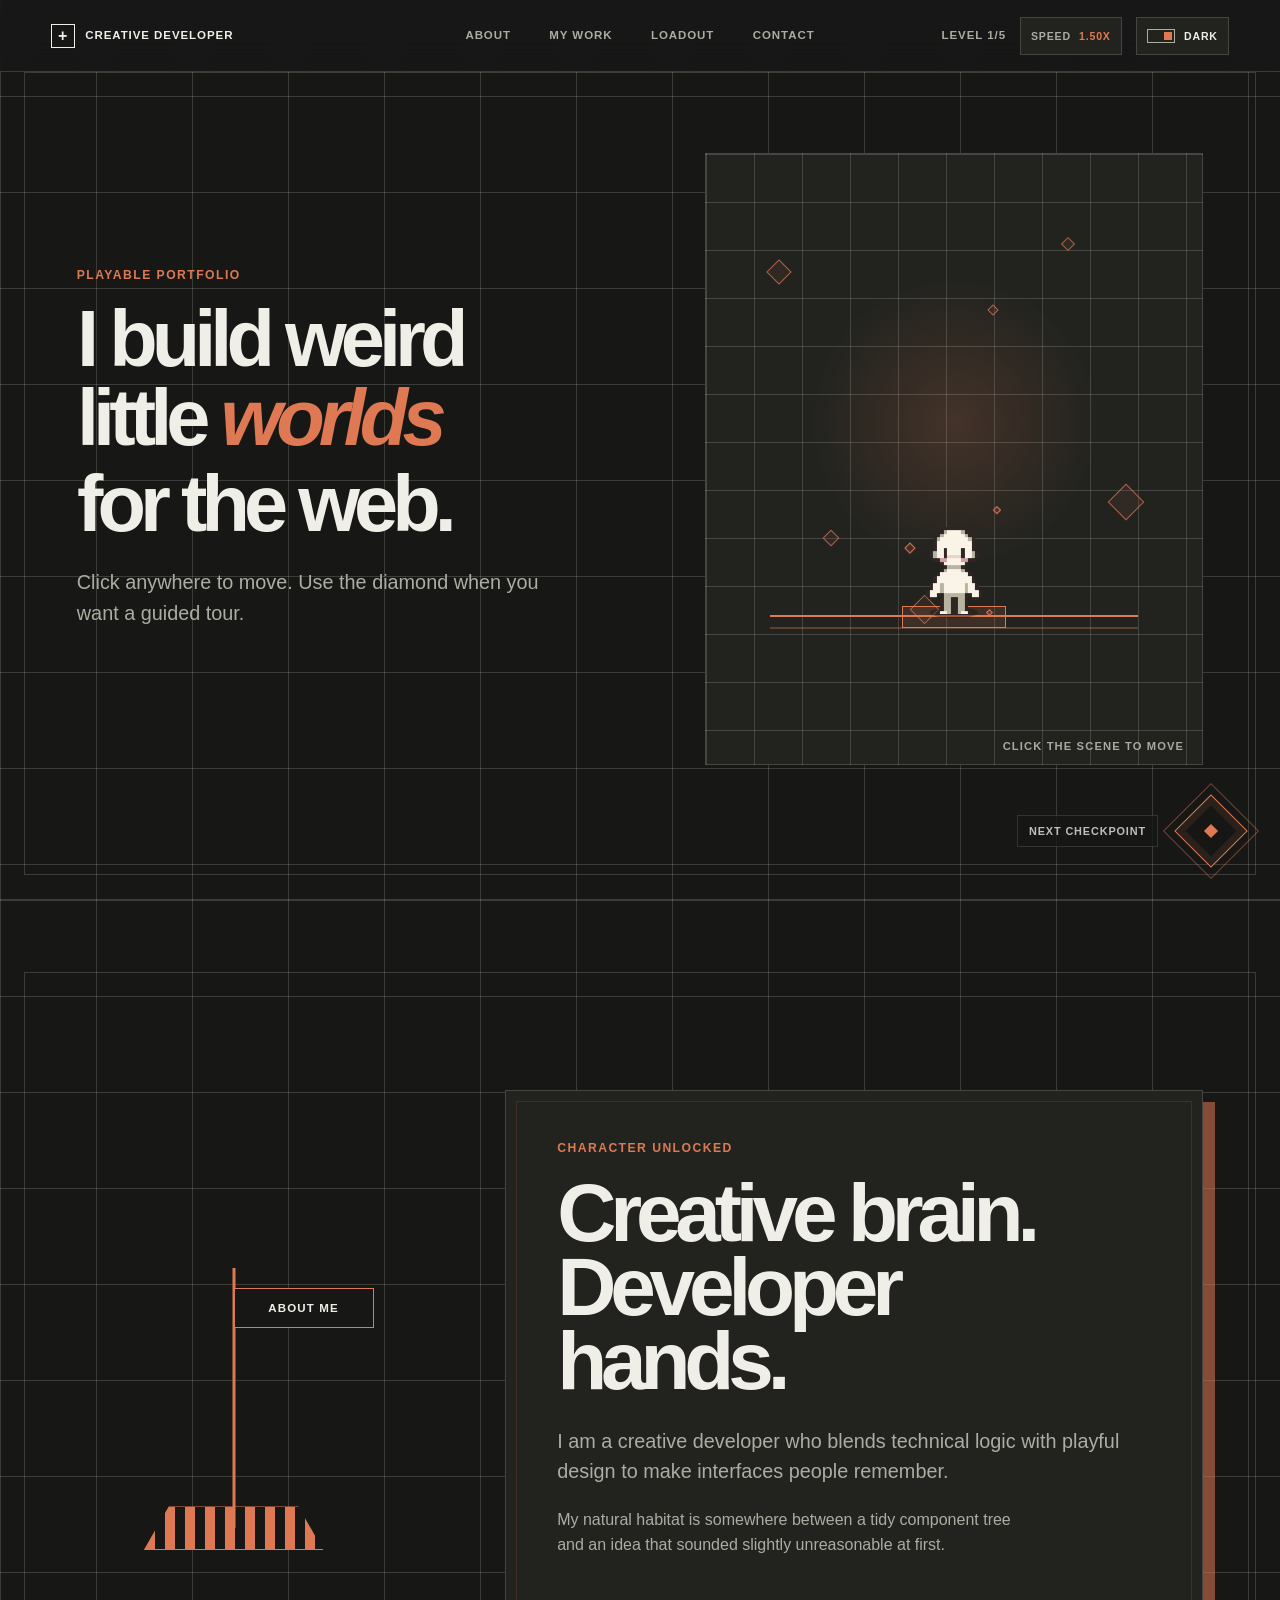
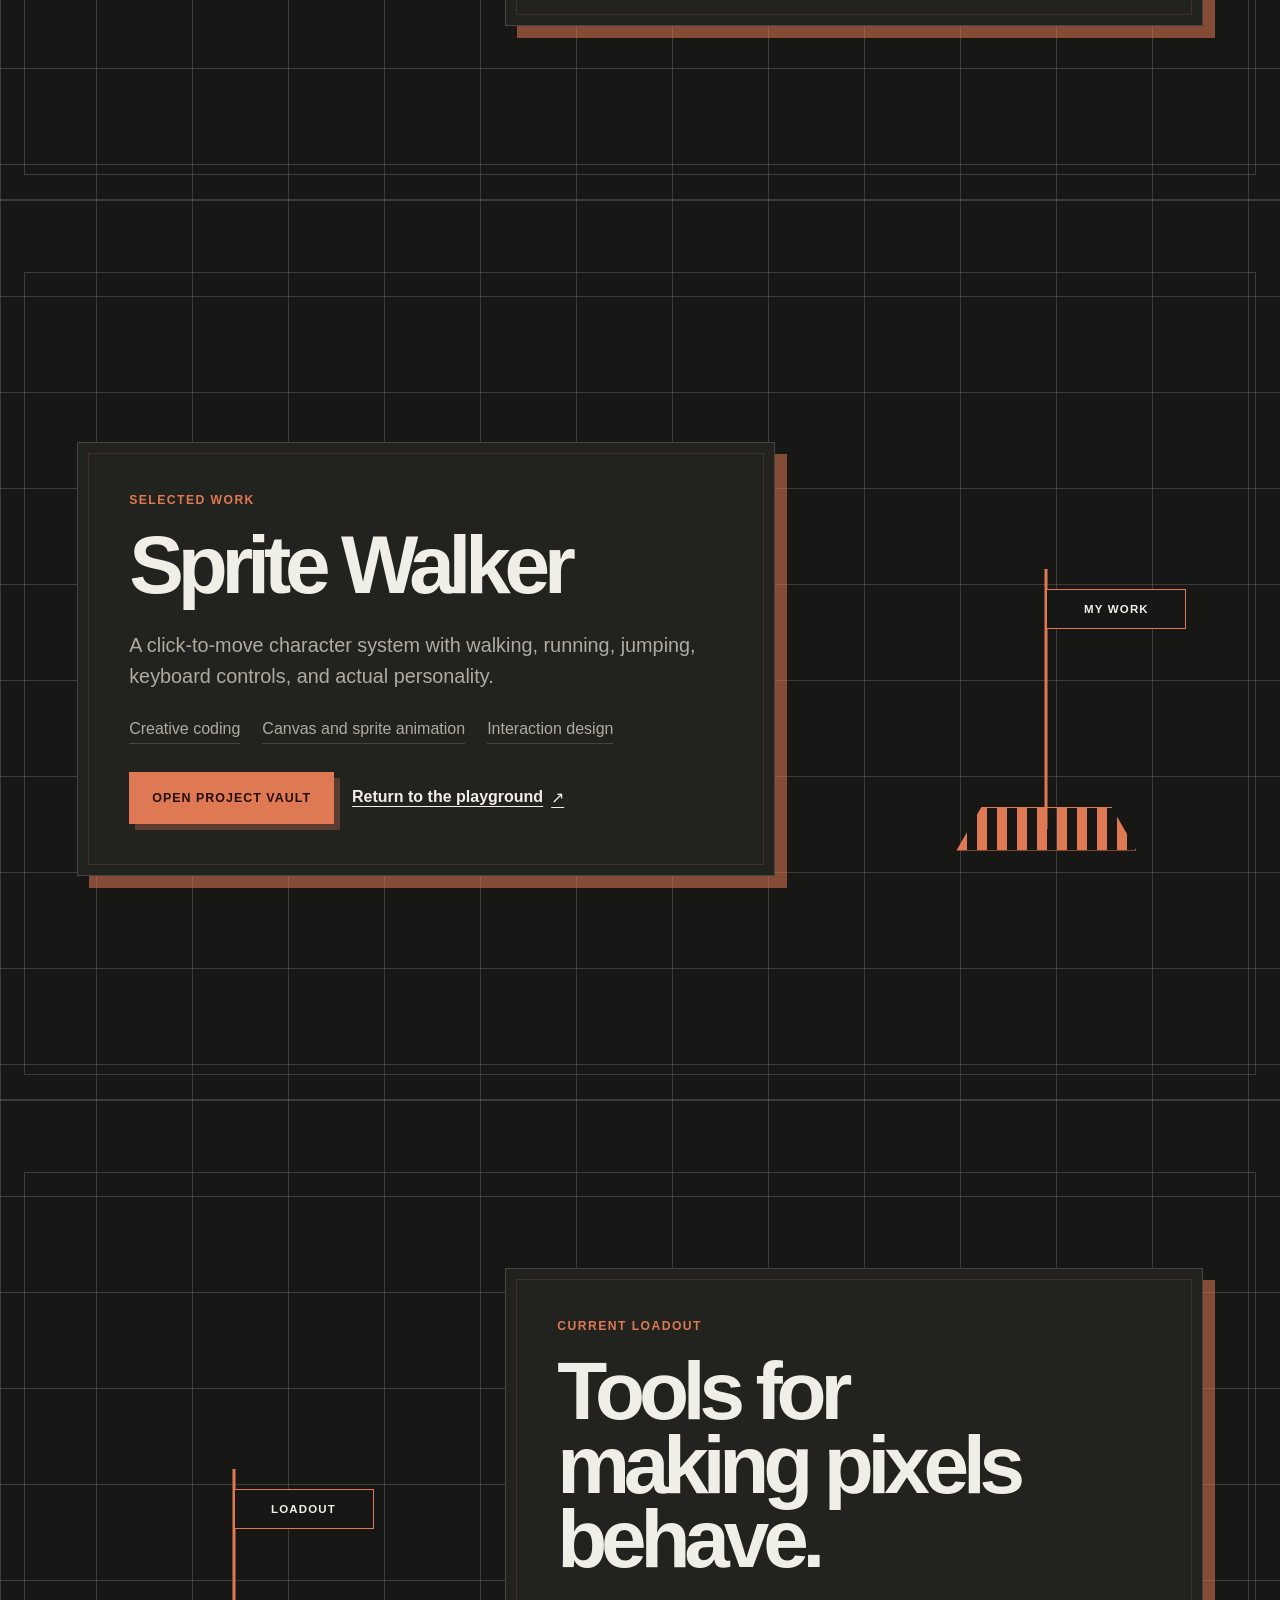
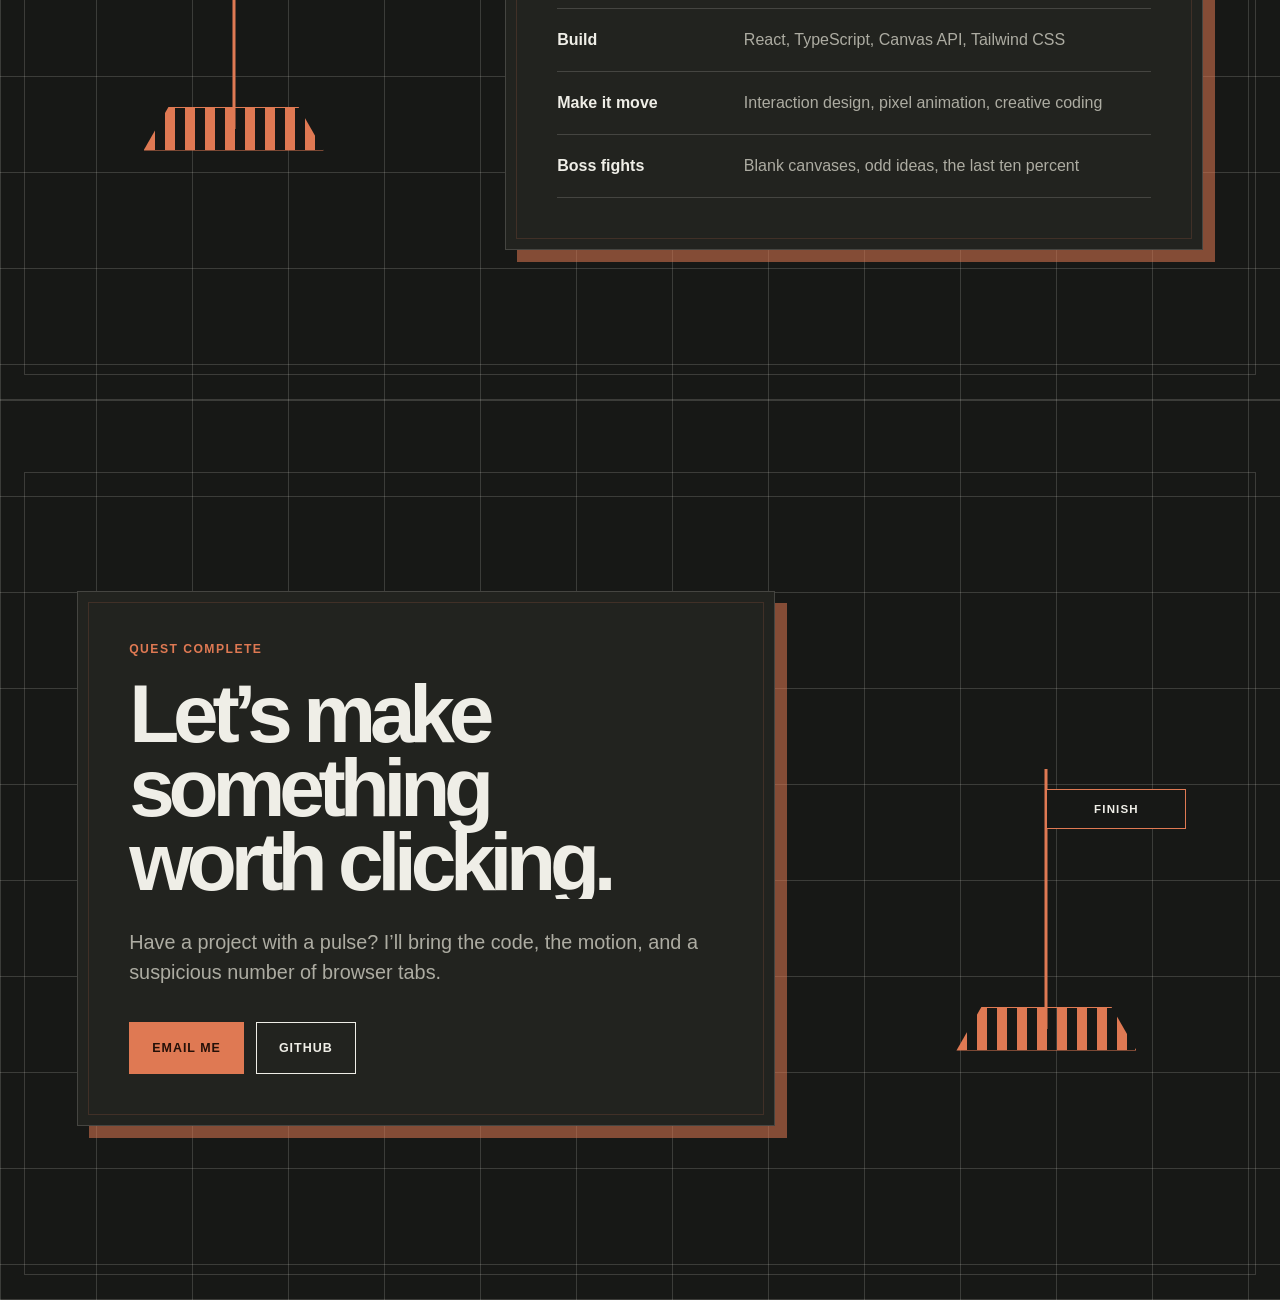
==== index.html @ 0c038ab7 "Launch portfolio site" ====
<!doctype html>
<html lang="en" data-theme="dark">
  <head>
    <meta charset="UTF-8" />
    <meta name="viewport" content="width=device-width, initial-scale=1.0" />
    <meta name="description" content="A playful, game-like creative developer portfolio." />
    <meta name="theme-color" content="#171816" />
    <title>Creative Developer | Playable Portfolio</title>
    <link rel="stylesheet" href="./styles.css?v=24" />
    <script src="./script.js?v=24" defer></script>
  </head>
  <body>
    <a class="skip-link" href="#intro">Skip to portfolio</a>

    <header class="topbar">
      <a class="brand" href="#intro" aria-label="Back to start">
        <span class="brand-mark" aria-hidden="true">+</span>
        <span>Creative Developer</span>
      </a>

      <nav class="quest-nav" aria-label="Portfolio sections">
        <a href="#about">About</a>
        <a href="#work">My Work</a>
        <a href="#skills">Loadout</a>
        <a href="#contact">Contact</a>
      </nav>

      <div class="topbar-actions">
          <p class="level-counter" aria-live="polite">Level 1/5</p>
        <details class="speed-control">
          <summary>Speed <span class="speed-value">1.50x</span></summary>
          <div class="speed-popover">
            <label for="movement-speed">Movement speed</label>
            <input id="movement-speed" type="range" min="0.75" max="1.5" value="1.5" step="0.05" />
            <div class="speed-scale" aria-hidden="true"><span>Relaxed</span><span>Quick</span></div>
          </div>
        </details>
        <button class="theme-toggle" type="button" aria-label="Switch to light mode" aria-pressed="true">
          <span class="theme-toggle-track" aria-hidden="true"><span></span></span>
          <span class="theme-toggle-label">Dark</span>
        </button>
      </div>
    </header>

    <main>
      <section class="stage stage-intro" id="intro" data-stage="1">
        <div class="hero-copy">
          <p class="kicker">Playable portfolio</p>
          <h1>I build weird little <em>worlds</em> for the web.</h1>
          <p class="hero-lede">Click anywhere to move. Use the diamond when you want a guided tour.</p>
        </div>

        <div class="hero-world" aria-label="The pixel character waiting in the opening world">
          <div class="ambient-diamonds" aria-hidden="true">
            <span></span><span></span><span></span><span></span><span></span><span></span>
          </div>
          <div class="spawn-marker" aria-hidden="true"></div>
          <p class="world-note">Click the scene to move</p>
        </div>
      </section>

      <section class="stage checkpoint-stage stage-about" id="about" data-stage="2">
        <div class="checkpoint-layout checkpoint-left">
          <div class="checkpoint-marker" aria-hidden="true">
            <span class="checkpoint-beam"></span>
            <span class="checkpoint-flag">About me</span>
            <span class="checkpoint-base"></span>
          </div>

          <article class="checkpoint-panel">
            <p class="panel-kicker">Character unlocked</p>
            <h2>Creative brain.<br />Developer hands.</h2>
            <p class="large-copy">I am a creative developer who blends technical logic with playful design to make interfaces people remember.</p>
            <p>My natural habitat is somewhere between a tidy component tree and an idea that sounded slightly unreasonable at first.</p>
          </article>
        </div>
      </section>

      <section class="stage checkpoint-stage stage-work" id="work" data-stage="3">
        <div class="checkpoint-layout checkpoint-right">
          <article class="checkpoint-panel work-panel">
            <p class="panel-kicker">Selected work</p>
            <h2>Sprite Walker</h2>
            <p class="large-copy">A click-to-move character system with walking, running, jumping, keyboard controls, and actual personality.</p>
            <div class="project-details">
              <span>Creative coding</span>
              <span>Canvas and sprite animation</span>
              <span>Interaction design</span>
            </div>
            <div class="work-actions">
              <a class="primary-action vault-action" href="./projects.html">Open Project Vault</a>
              <a class="text-link" href="#intro">Return to the playground <span aria-hidden="true">↗</span></a>
            </div>
          </article>

          <div class="checkpoint-marker" aria-hidden="true">
            <span class="checkpoint-beam"></span>
            <span class="checkpoint-flag">My work</span>
            <span class="checkpoint-base"></span>
          </div>
        </div>
      </section>

      <section class="stage checkpoint-stage stage-skills" id="skills" data-stage="4">
        <div class="checkpoint-layout checkpoint-left">
          <div class="checkpoint-marker" aria-hidden="true">
            <span class="checkpoint-beam"></span>
            <span class="checkpoint-flag">Loadout</span>
            <span class="checkpoint-base"></span>
          </div>

          <article class="checkpoint-panel skills-panel">
            <p class="panel-kicker">Current loadout</p>
            <h2>Tools for making pixels behave.</h2>
            <div class="loadout-list">
              <div class="loadout-row">
                <strong>Build</strong>
                <p>React, TypeScript, Canvas API, Tailwind CSS</p>
              </div>
              <div class="loadout-row">
                <strong>Make it move</strong>
                <p>Interaction design, pixel animation, creative coding</p>
              </div>
              <div class="loadout-row">
                <strong>Boss fights</strong>
                <p>Blank canvases, odd ideas, the last ten percent</p>
              </div>
            </div>
          </article>
        </div>
      </section>

      <section class="stage checkpoint-stage stage-contact" id="contact" data-stage="5">
        <div class="checkpoint-layout checkpoint-right">
          <article class="checkpoint-panel contact-panel">
            <p class="panel-kicker">Quest complete</p>
            <h2>Let’s make something worth clicking.</h2>
            <p class="large-copy">Have a project with a pulse? I’ll bring the code, the motion, and a suspicious number of browser tabs.</p>
            <div class="contact-actions">
              <a class="primary-action" href="mailto:your@email.com">Email me</a>
              <a class="secondary-action" href="https://github.com/your-handle" target="_blank" rel="noreferrer">GitHub</a>
            </div>
          </article>

          <div class="checkpoint-marker final-checkpoint" aria-hidden="true">
            <span class="checkpoint-beam"></span>
            <span class="checkpoint-flag">Finish</span>
            <span class="checkpoint-base"></span>
          </div>
        </div>
      </section>
    </main>

    <div class="game-layer" aria-hidden="true">
      <div class="click-target"></div>
      <div class="game-character direction-down">
        <span class="character-shadow"></span>
        <span class="character-orbit" aria-hidden="true"><i></i><i></i><i></i></span>
        <span class="character-body">
          <span class="sprite sprite-idle character-idle"></span>
          <span class="sprite sprite-walk character-walk"></span>
          <span class="sprite sprite-run character-run"></span>
          <span class="sprite sprite-jump character-jump"></span>
        </span>
      </div>
    </div>

    <button class="guide-button" type="button" aria-label="Travel to the next checkpoint" data-label="Next checkpoint">
      <span class="guide-diamond" aria-hidden="true"><span></span></span>
      <span class="guide-label">Next checkpoint</span>
      <span class="guide-route" aria-hidden="true">↓</span>
    </button>
  </body>
</html>
---- styles.css ----
:root {
  color-scheme: dark;
  font-family: "Arial Narrow", "Aptos Display", "Helvetica Neue", Arial, sans-serif;
  font-synthesis: none;
  text-rendering: optimizeLegibility;
  --page: #171816;
  --surface: #22231f;
  --surface-strong: #2e302a;
  --ink: #efeee7;
  --muted: #adaca2;
  --accent: #df7953;
  --accent-ink: #241008;
  --line: rgba(239, 238, 231, 0.17);
  --topbar: rgba(23, 24, 22, 0.91);
  --shadow: rgba(7, 8, 7, 0.42);
}

[data-theme="light"] {
  color-scheme: light;
  --page: #d9d7ce;
  --surface: #c9c6ba;
  --surface-strong: #b6b2a5;
  --ink: #272724;
  --muted: #626159;
  --accent: #b95838;
  --accent-ink: #fff8f2;
  --line: rgba(39, 39, 36, 0.24);
  --topbar: rgba(217, 215, 206, 0.94);
  --shadow: rgba(46, 38, 33, 0.24);
}

* { box-sizing: border-box; }

html {
  scroll-behavior: auto;
  scroll-snap-type: y mandatory;
}

body {
  min-width: 320px;
  margin: 0;
  color: var(--ink);
  background: var(--page);
}

button, a { font: inherit; }

button:focus-visible, a:focus-visible {
  outline: 3px solid var(--accent);
  outline-offset: 4px;
}

.skip-link {
  position: fixed;
  left: 18px;
  top: -60px;
  z-index: 100;
  padding: 12px 16px;
  color: var(--accent-ink);
  background: var(--accent);
  font-weight: 800;
  transition: top 160ms ease;
}

.skip-link:focus { top: 12px; }

.topbar {
  position: fixed;
  inset: 0 0 auto;
  z-index: 40;
  height: 72px;
  display: grid;
  grid-template-columns: 1fr auto 1fr;
  align-items: center;
  padding: 0 clamp(18px, 4vw, 64px);
  border-bottom: 1px solid var(--line);
  background: var(--topbar);
  backdrop-filter: blur(16px);
}

.brand,
.quest-nav a,
.level-counter {
  color: var(--ink);
  font-size: 0.72rem;
  font-weight: 900;
  letter-spacing: 0.08em;
  line-height: 1;
  text-decoration: none;
  text-transform: uppercase;
}

.brand {
  width: max-content;
  display: inline-flex;
  align-items: center;
  gap: 10px;
}

.brand-mark {
  width: 24px;
  height: 24px;
  display: grid;
  place-items: center;
  border: 1px solid var(--ink);
  font-size: 1rem;
}

.quest-nav { display: flex; gap: clamp(16px, 3vw, 40px); }

.quest-nav a {
  position: relative;
  padding: 10px 0;
  color: var(--muted);
}

.quest-nav a::after {
  content: "";
  position: absolute;
  inset: auto 0 0;
  height: 2px;
  background: var(--accent);
  transform: scaleX(0);
  transform-origin: left;
  transition: transform 180ms ease;
}

.quest-nav a:hover,
.quest-nav a.is-active { color: var(--ink); }
.quest-nav a:hover::after,
.quest-nav a.is-active::after { transform: scaleX(1); }

.level-counter {
  margin: 0;
  color: var(--muted);
}

.topbar-actions {
  justify-self: end;
  display: flex;
  align-items: center;
  gap: 14px;
}

.speed-control { position: relative; }

.speed-control summary {
  min-height: 38px;
  display: inline-flex;
  align-items: center;
  gap: 8px;
  padding: 0 10px;
  border: 1px solid var(--line);
  color: var(--muted);
  background: var(--surface);
  font-size: 0.66rem;
  font-weight: 900;
  letter-spacing: 0.08em;
  text-transform: uppercase;
  cursor: pointer;
  list-style: none;
}

.speed-control summary::-webkit-details-marker { display: none; }
.speed-control summary:hover,
.speed-control[open] summary { color: var(--ink); border-color: var(--accent); }
.speed-value { min-width: 32px; color: var(--accent); }

.speed-popover {
  position: absolute;
  top: calc(100% + 10px);
  right: 0;
  width: 230px;
  padding: 18px;
  border: 1px solid var(--line);
  color: var(--ink);
  background: var(--page);
  box-shadow: 7px 7px 0 color-mix(in srgb, var(--accent) 62%, transparent);
}

.speed-popover label {
  display: block;
  margin-bottom: 15px;
  font-size: 0.72rem;
  font-weight: 900;
  letter-spacing: 0.08em;
  text-transform: uppercase;
}

.speed-popover input { width: 100%; accent-color: var(--accent); }
.speed-scale { display: flex; justify-content: space-between; margin-top: 8px; color: var(--muted); font-size: 0.66rem; }

.theme-toggle {
  min-height: 38px;
  display: inline-flex;
  align-items: center;
  gap: 9px;
  padding: 0 10px;
  border: 1px solid var(--line);
  color: var(--ink);
  background: var(--surface);
  cursor: pointer;
  transition: transform 180ms ease, border-color 180ms ease, background 180ms ease;
}

.theme-toggle:hover { border-color: var(--accent); }
.theme-toggle:active { transform: translateY(1px); }

.theme-toggle-track {
  position: relative;
  width: 28px;
  height: 14px;
  border: 1px solid var(--muted);
}

.theme-toggle-track span {
  position: absolute;
  top: 2px;
  left: 2px;
  width: 8px;
  height: 8px;
  background: var(--accent);
  transform: translateX(14px);
  transition: transform 220ms cubic-bezier(0.22, 1, 0.36, 1);
}

[data-theme="light"] .theme-toggle-track span { transform: translateX(0); }

.theme-toggle-label {
  min-width: 31px;
  font-size: 0.66rem;
  font-weight: 900;
  letter-spacing: 0.08em;
  text-transform: uppercase;
}

.stage {
  position: relative;
  min-height: 100dvh;
  padding: clamp(104px, 12vh, 150px) clamp(20px, 6vw, 96px) clamp(72px, 10vh, 120px);
  overflow: hidden;
  border-bottom: 1px solid var(--line);
  background:
    linear-gradient(var(--line) 1px, transparent 1px),
    linear-gradient(90deg, var(--line) 1px, transparent 1px),
    var(--page);
  background-size: 96px 96px;
  scroll-snap-align: start;
}

.stage::after {
  content: "";
  position: absolute;
  inset: 72px 24px 24px;
  z-index: 0;
  border: 1px solid var(--line);
  pointer-events: none;
}

.stage > * { position: relative; z-index: 2; }
.stage h1, .stage h2, .stage h3, .stage p { margin-top: 0; }

.stage h1, .stage h2 {
  max-width: 11ch;
  margin-bottom: 28px;
  font-size: clamp(3.1rem, 7.2vw, 7.4rem);
  font-weight: 900;
  letter-spacing: -0.075em;
  line-height: 0.9;
}

.stage h1 em {
  display: inline-block;
  padding-bottom: 0.08em;
  color: var(--accent);
  font-style: italic;
  line-height: 1.1;
}

.kicker,
.panel-kicker {
  margin-bottom: 22px;
  color: var(--accent);
  font-size: 0.76rem;
  font-weight: 900;
  letter-spacing: 0.12em;
  line-height: 1;
  text-transform: uppercase;
}

.hero-lede,
.large-copy {
  max-width: 52ch;
  color: var(--muted);
  font-size: clamp(1rem, 1.55vw, 1.25rem);
  line-height: 1.55;
}

.stage-intro {
  display: grid;
  grid-template-columns: minmax(0, 1.05fr) minmax(340px, 0.95fr);
  align-items: center;
  gap: 6vw;
}

.hero-copy { z-index: 3; }
.hero-copy .hero-lede { max-width: 44ch; }
.stage-intro h1 { max-width: 10ch; font-size: clamp(3.1rem, 6.2vw, 6.6rem); }

.hero-copy .kicker { animation: hero-signal 640ms ease-out both; }
.hero-copy h1 { animation: hero-title-in 900ms 80ms cubic-bezier(0.16, 1, 0.3, 1) both; }
.hero-copy .hero-lede { animation: content-rise 720ms 240ms cubic-bezier(0.16, 1, 0.3, 1) both; }
.hero-copy h1 em { transition: color 220ms ease, transform 220ms ease, letter-spacing 220ms ease; }
.hero-copy:hover h1 em { transform: translateY(-4px) rotate(-1deg); letter-spacing: -0.04em; }

@keyframes hero-signal {
  from { opacity: 0; letter-spacing: 0.34em; transform: translateX(-12px); }
  to { opacity: 1; letter-spacing: 0.12em; transform: translateX(0); }
}

@keyframes hero-title-in {
  from { opacity: 0; transform: translateY(36px) skewY(3deg); filter: blur(8px); }
  to { opacity: 1; transform: translateY(0) skewY(0); filter: none; }
}

.hero-world {
  position: relative;
  min-height: min(68dvh, 700px);
  overflow: hidden;
  border: 1px solid var(--line);
  background:
    linear-gradient(var(--line) 1px, transparent 1px),
    linear-gradient(90deg, var(--line) 1px, transparent 1px),
    radial-gradient(circle at 50% 44%, color-mix(in srgb, var(--accent) 18%, transparent), transparent 34%),
    var(--surface);
  background-size: 48px 48px, 48px 48px, auto, auto;
}

.hero-world::before {
  content: "";
  position: absolute;
  left: 13%;
  right: 13%;
  bottom: 24%;
  height: 2px;
  background: var(--accent);
  box-shadow: 0 12px 0 color-mix(in srgb, var(--accent) 34%, transparent);
}

.spawn-marker {
  position: absolute;
  left: 50%;
  bottom: 24%;
  width: 104px;
  height: 22px;
  border: 1px solid var(--accent);
  background: color-mix(in srgb, var(--accent) 14%, transparent);
  transform: translate(-50%, 50%);
}

.ambient-diamonds {
  position: absolute;
  inset: 0;
  overflow: hidden;
  pointer-events: none;
}

.ambient-diamonds span {
  position: absolute;
  width: 18px;
  height: 18px;
  border: 1px solid color-mix(in srgb, var(--accent) 72%, transparent);
  background: color-mix(in srgb, var(--accent) 8%, transparent);
  transform: rotate(45deg);
  animation: diamond-float 5.8s ease-in-out infinite;
}

.ambient-diamonds span:nth-child(1) { left: 13%; top: 18%; animation-delay: -1.2s; }
.ambient-diamonds span:nth-child(2) { left: 72%; top: 14%; width: 10px; height: 10px; animation-delay: -3.8s; }
.ambient-diamonds span:nth-child(3) { left: 82%; top: 55%; width: 26px; height: 26px; animation-delay: -2.4s; }
.ambient-diamonds span:nth-child(4) { left: 24%; top: 62%; width: 12px; height: 12px; animation-delay: -4.7s; }
.ambient-diamonds span:nth-child(5) { left: 57%; top: 25%; width: 8px; height: 8px; animation-delay: -0.6s; }
.ambient-diamonds span:nth-child(6) { left: 42%; top: 73%; width: 21px; height: 21px; animation-delay: -3.1s; }

@keyframes diamond-float {
  0%, 100% { opacity: 0.2; transform: translate3d(0, 10px, 0) rotate(45deg) scale(0.76); }
  50% { opacity: 0.9; transform: translate3d(12px, -18px, 0) rotate(225deg) scale(1.08); }
}

.world-note {
  position: absolute;
  right: 18px;
  bottom: 12px;
  margin: 0;
  color: #aaa99f;
  font-size: 0.7rem;
  font-weight: 800;
  letter-spacing: 0.1em;
  text-transform: uppercase;
}

.checkpoint-stage { display: grid; align-items: center; }

.checkpoint-layout {
  width: min(1180px, 100%);
  margin: 0 auto;
  display: grid;
  grid-template-columns: minmax(230px, 0.62fr) minmax(0, 1.38fr);
  align-items: center;
  gap: clamp(54px, 9vw, 150px);
}

.checkpoint-right { grid-template-columns: minmax(0, 1.38fr) minmax(230px, 0.62fr); }

.checkpoint-marker {
  position: relative;
  min-height: 480px;
  display: grid;
  place-items: end center;
}

.checkpoint-beam {
  position: absolute;
  left: 50%;
  bottom: 70px;
  width: 3px;
  height: 260px;
  background: var(--accent);
  transform: translateX(-50%);
  transform-origin: bottom;
}

.checkpoint-flag {
  position: absolute;
  left: 50%;
  bottom: 270px;
  min-width: 140px;
  padding: 13px 16px;
  border: 1px solid var(--accent);
  color: var(--ink);
  background: var(--page);
  font-size: 0.72rem;
  font-weight: 900;
  letter-spacing: 0.1em;
  text-align: center;
  text-transform: uppercase;
  transform: translateX(0);
}

.checkpoint-base {
  width: 180px;
  height: 44px;
  margin-bottom: 48px;
  border: 1px solid var(--accent);
  background: repeating-linear-gradient(90deg, var(--accent) 0 10px, transparent 10px 20px);
  clip-path: polygon(14% 0, 86% 0, 100% 100%, 0 100%);
}

.checkpoint-marker::after {
  content: "";
  position: absolute;
  left: 50%;
  bottom: 38px;
  width: 240px;
  height: 28px;
  border-radius: 50%;
  background: rgba(217, 107, 66, 0.12);
  transform: translateX(-50%) scale(0.72);
  opacity: 0;
}

.checkpoint-marker.is-reached::after { animation: checkpoint-pulse 1s ease-out; }

@keyframes checkpoint-pulse {
  0% { opacity: 0.8; transform: translateX(-50%) scale(0.4); }
  100% { opacity: 0; transform: translateX(-50%) scale(1.35); }
}

.checkpoint-panel {
  --tilt-x: 0deg;
  --tilt-y: 0deg;
  --spot-x: 50%;
  --spot-y: 50%;
  position: relative;
  isolation: isolate;
  overflow: hidden;
  max-width: 760px;
  padding: clamp(28px, 4vw, 58px);
  border: 1px solid var(--line);
  background: var(--surface);
  box-shadow: 12px 12px 0 color-mix(in srgb, var(--accent) 55%, transparent);
}

.checkpoint-panel::before {
  content: "";
  position: absolute;
  inset: 0;
  z-index: 0;
  background: radial-gradient(circle 240px at var(--spot-x) var(--spot-y), color-mix(in srgb, var(--accent) 18%, transparent), transparent 72%);
  opacity: 0;
  transition: opacity 220ms ease;
  pointer-events: none;
}

.checkpoint-panel::after {
  content: "";
  position: absolute;
  inset: 10px;
  z-index: 0;
  border: 1px solid color-mix(in srgb, var(--accent) 16%, transparent);
  pointer-events: none;
}

.checkpoint-panel > * { position: relative; z-index: 1; }
.checkpoint-panel.is-pointer-active::before { opacity: 1; }

.game-ready .checkpoint-panel {
  opacity: 0;
  transform: translateY(38px) scale(0.97);
  pointer-events: none;
  transition: opacity 520ms cubic-bezier(0.22, 1, 0.36, 1), transform 520ms cubic-bezier(0.22, 1, 0.36, 1);
}

.game-ready .checkpoint-panel.is-revealed {
  opacity: 1;
  transform: perspective(1000px) translateY(0) rotateX(var(--tilt-x)) rotateY(var(--tilt-y)) scale(1);
  pointer-events: auto;
  transition: opacity 520ms cubic-bezier(0.22, 1, 0.36, 1), transform 160ms ease-out, box-shadow 220ms ease;
}

.game-ready .checkpoint-panel.is-revealed.is-pointer-active {
  box-shadow: 18px 18px 0 color-mix(in srgb, var(--accent) 68%, transparent);
}

.checkpoint-panel.is-revealed h2 { animation: title-unfold 720ms cubic-bezier(0.16, 1, 0.3, 1) both; }
.checkpoint-panel.is-revealed .panel-kicker { animation: kicker-signal 640ms ease-out both; }
.checkpoint-panel.is-revealed > p:not(.panel-kicker),
.checkpoint-panel.is-revealed .project-details,
.checkpoint-panel.is-revealed .work-actions,
.checkpoint-panel.is-revealed .loadout-list,
.checkpoint-panel.is-revealed .contact-actions,
.checkpoint-panel.is-revealed .text-link { animation: content-rise 620ms 110ms cubic-bezier(0.16, 1, 0.3, 1) both; }

@keyframes title-unfold {
  from { opacity: 0; clip-path: inset(0 100% 0 0); transform: translateX(-24px); letter-spacing: -0.11em; }
  to { opacity: 1; clip-path: inset(0 0 0 0); transform: translateX(0); letter-spacing: -0.075em; }
}

@keyframes kicker-signal {
  from { opacity: 0; letter-spacing: 0.34em; }
  to { opacity: 1; letter-spacing: 0.12em; }
}

@keyframes content-rise {
  from { opacity: 0; transform: translateY(18px); }
  to { opacity: 1; transform: translateY(0); }
}

.checkpoint-panel h2 { font-size: clamp(3rem, 6.4vw, 6.5rem); }
.checkpoint-panel > p:last-child { max-width: 54ch; color: var(--muted); line-height: 1.6; }

.project-details {
  display: flex;
  flex-wrap: wrap;
  gap: 10px 22px;
  margin: 28px 0;
  color: var(--muted);
}

.project-details span { border-bottom: 1px solid var(--line); padding-bottom: 5px; }

.work-actions {
  display: flex;
  flex-wrap: wrap;
  align-items: center;
  gap: 14px 18px;
}

.text-link {
  display: inline-flex;
  gap: 8px;
  color: var(--ink);
  font-weight: 850;
  text-underline-offset: 4px;
  transition: transform 180ms ease, color 180ms ease;
}

.text-link:hover { color: var(--accent); transform: translateX(8px); }

.loadout-list { margin-top: 32px; }

.loadout-row {
  display: grid;
  grid-template-columns: minmax(120px, 0.4fr) 1fr;
  gap: 24px;
  padding: 22px 0;
  border-bottom: 1px solid var(--line);
}

.loadout-row:first-child { border-top: 1px solid var(--line); }
.loadout-row p { margin: 0; color: var(--muted); }

.contact-actions { display: flex; flex-wrap: wrap; gap: 12px; margin-top: 34px; }

.primary-action,
.secondary-action {
  min-height: 52px;
  display: inline-flex;
  align-items: center;
  justify-content: center;
  padding: 0 22px;
  border: 1px solid var(--ink);
  border-radius: 0;
  color: var(--ink);
  background: transparent;
  font-size: 0.78rem;
  font-weight: 900;
  letter-spacing: 0.08em;
  text-decoration: none;
  text-transform: uppercase;
  transition: transform 180ms ease, color 180ms ease, background 180ms ease;
}

.primary-action { color: var(--accent-ink); border-color: var(--accent); background: var(--accent); }
.secondary-action:hover { color: var(--page); background: var(--ink); }
.primary-action:active, .secondary-action:active { transform: translateY(2px); }

.vault-action {
  min-width: 186px;
  box-shadow: 6px 6px 0 color-mix(in srgb, var(--accent) 30%, transparent);
}

.vault-action:hover {
  transform: translate(-2px, -2px);
  box-shadow: 9px 9px 0 color-mix(in srgb, var(--accent) 42%, transparent);
}

.projects-document {
  scroll-snap-type: none;
  scroll-behavior: auto;
}

.projects-page {
  min-height: 100dvh;
  background:
    linear-gradient(var(--line) 1px, transparent 1px),
    linear-gradient(90deg, var(--line) 1px, transparent 1px),
    radial-gradient(circle at 78% 18%, color-mix(in srgb, var(--accent) 18%, transparent), transparent 28%),
    var(--page);
  background-size: 96px 96px, 96px 96px, auto, auto;
}

.projects-topbar .project-home-link {
  min-height: 38px;
  display: inline-flex;
  align-items: center;
  padding: 0 12px;
  border: 1px solid var(--line);
  color: var(--ink);
  background: var(--surface);
  font-size: 0.66rem;
  font-weight: 900;
  letter-spacing: 0.08em;
  text-decoration: none;
  text-transform: uppercase;
  transition: border-color 180ms ease, color 180ms ease, transform 180ms ease;
}

.projects-topbar .project-home-link:hover {
  border-color: var(--accent);
  color: var(--accent);
  transform: translateY(-1px);
}

.projects-main {
  position: relative;
  overflow: hidden;
  padding: clamp(110px, 14vh, 150px) clamp(20px, 6vw, 86px) 90px;
}

.projects-hero {
  position: relative;
  min-height: min(54dvh, 560px);
  display: grid;
  align-content: center;
  max-width: 1180px;
  margin: 0 auto;
  padding: clamp(38px, 6vw, 74px) 0;
}

.projects-hero h1 {
  max-width: 10.5ch;
  margin: 0 0 26px;
  font-size: clamp(3.2rem, 8vw, 8.4rem);
  font-weight: 900;
  letter-spacing: -0.075em;
  line-height: 0.88;
  animation: hero-title-in 900ms 80ms cubic-bezier(0.16, 1, 0.3, 1) both;
}

.projects-hero .hero-lede {
  max-width: 58ch;
  animation: content-rise 720ms 230ms cubic-bezier(0.16, 1, 0.3, 1) both;
}

.project-ambient {
  position: absolute;
  inset: 0;
  pointer-events: none;
}

.project-ambient span {
  position: absolute;
  width: 22px;
  height: 22px;
  border: 1px solid color-mix(in srgb, var(--accent) 64%, transparent);
  background: color-mix(in srgb, var(--accent) 8%, transparent);
  transform: rotate(45deg);
  animation: diamond-float 6.2s ease-in-out infinite;
}

.project-ambient span:nth-child(1) { right: 8%; top: 18%; animation-delay: -1.8s; }
.project-ambient span:nth-child(2) { right: 30%; top: 42%; width: 10px; height: 10px; animation-delay: -3s; }
.project-ambient span:nth-child(3) { left: 54%; top: 8%; width: 14px; height: 14px; animation-delay: -4.2s; }
.project-ambient span:nth-child(4) { left: 72%; bottom: 16%; width: 30px; height: 30px; animation-delay: -0.8s; }
.project-ambient span:nth-child(5) { left: 38%; bottom: 30%; width: 8px; height: 8px; animation-delay: -5.1s; }

.projects-grid {
  width: min(1180px, 100%);
  margin: 0 auto;
  display: grid;
  grid-template-columns: repeat(2, minmax(0, 1fr));
  gap: 22px;
}

.project-card {
  --spot-x: 50%;
  --spot-y: 50%;
  position: relative;
  isolation: isolate;
  overflow: hidden;
  min-height: 520px;
  display: grid;
  grid-template-rows: minmax(210px, 0.86fr) auto;
  border: 1px solid var(--line);
  background: var(--surface);
  box-shadow: 10px 10px 0 color-mix(in srgb, var(--accent) 32%, transparent);
  opacity: 0;
  transform: translateY(38px);
  animation: project-card-in 720ms cubic-bezier(0.16, 1, 0.3, 1) forwards;
  animation-delay: var(--delay);
  transition: transform 220ms ease, box-shadow 220ms ease, border-color 220ms ease;
}

.project-card::before {
  content: "";
  position: absolute;
  inset: 0;
  z-index: -1;
  background: radial-gradient(circle 300px at var(--spot-x) var(--spot-y), color-mix(in srgb, var(--accent) 18%, transparent), transparent 72%);
  opacity: 0;
  transition: opacity 220ms ease;
}

.project-card::after {
  content: "";
  position: absolute;
  inset: 10px;
  border: 1px solid color-mix(in srgb, var(--accent) 14%, transparent);
  pointer-events: none;
}

.project-card:hover {
  border-color: color-mix(in srgb, var(--accent) 58%, var(--line));
  box-shadow: 16px 16px 0 color-mix(in srgb, var(--accent) 48%, transparent);
  transform: translate(-3px, -4px);
}

.project-card:hover::before { opacity: 1; }

.project-card-large {
  grid-column: 1 / -1;
  min-height: 560px;
  grid-template-columns: minmax(0, 1.25fr) minmax(320px, 0.75fr);
  grid-template-rows: 1fr;
}

.project-shot {
  position: relative;
  display: block;
  min-height: 100%;
  overflow: hidden;
  border-right: 1px solid var(--line);
  background: var(--surface-strong);
}

.project-shot img {
  width: 100%;
  height: 100%;
  min-height: 260px;
  display: block;
  object-fit: cover;
  filter: saturate(0.92) contrast(1.04);
  transition: transform 600ms cubic-bezier(0.16, 1, 0.3, 1), filter 220ms ease;
}

.project-shot-brigid img {
  object-position: left top;
  transform: scale(1.3);
  transform-origin: left top;
}

.project-shot-ecclesia img,
.project-shot-grace img {
  object-position: center top;
}

.project-card:hover .project-shot img {
  transform: scale(1.045);
  filter: saturate(1.08) contrast(1.08);
}

.project-card:hover .project-shot-brigid img {
  transform: scale(1.34);
}

.project-card-copy {
  position: relative;
  z-index: 1;
  padding: clamp(28px, 4vw, 48px);
}

.project-card-copy h2 {
  max-width: 8.5ch;
  margin: 0 0 22px;
  font-size: clamp(2.6rem, 5.3vw, 5.8rem);
  font-weight: 900;
  letter-spacing: -0.075em;
  line-height: 0.88;
}

.project-card-copy p:not(.panel-kicker) {
  max-width: 52ch;
  color: var(--muted);
  line-height: 1.6;
}

@keyframes project-card-in {
  to { opacity: 1; transform: translateY(0); }
}

.game-layer {
  position: absolute;
  inset: 0;
  z-index: 30;
  overflow: visible;
  pointer-events: none;
  isolation: isolate;
}

.game-character {
  position: absolute;
  left: 0;
  top: 0;
  width: 56px;
  height: 116px;
  transform: translate3d(68vw, 68vh, 0);
  will-change: transform;
}

.character-shadow {
  position: absolute;
  left: 4px;
  bottom: 0;
  width: 48px;
  height: 11px;
  border-radius: 50%;
  background: rgba(14, 15, 14, 0.32);
  transition: transform 260ms ease, opacity 260ms ease;
}

.character-body {
  position: absolute;
  inset: 0 auto auto 0;
  z-index: 2;
  width: 56px;
  height: 112px;
  transform-origin: 50% 100%;
  will-change: transform, opacity, filter;
}

.character-orbit {
  position: absolute;
  inset: -18px -20px -8px;
  z-index: 1;
  animation: orbit-shell 7s linear infinite;
  pointer-events: none;
}

.character-orbit i {
  position: absolute;
  width: 8px;
  height: 8px;
  border: 1px solid var(--accent);
  background: color-mix(in srgb, var(--accent) 14%, transparent);
  transform: rotate(45deg);
  animation: orbit-pulse 1.8s ease-in-out infinite alternate;
}

.character-orbit i:nth-child(1) { left: 0; top: 42%; }
.character-orbit i:nth-child(2) { right: 2px; top: 16%; width: 6px; height: 6px; animation-delay: -0.7s; }
.character-orbit i:nth-child(3) { right: 10px; bottom: 8%; width: 5px; height: 5px; animation-delay: -1.2s; }

@keyframes orbit-shell { to { transform: rotate(360deg); } }
@keyframes orbit-pulse { from { opacity: 0.22; scale: 0.65; } to { opacity: 0.95; scale: 1.15; } }

.sprite {
  display: block;
  image-rendering: pixelated;
  background-repeat: no-repeat;
}

.sprite-idle {
  width: 56px;
  height: 112px;
  background-image: url('./assets/16x32 Idle-Sheet.png');
  background-size: 224px 560px;
  animation: idle-frames 1.05s steps(4) infinite;
}

.sprite-walk {
  width: 56px;
  height: 112px;
  background-image: url('./assets/16x32 Walk-Sheet.png');
  background-size: 224px 560px;
  animation: walk-frames 0.65s steps(4) infinite;
}

.sprite-run {
  width: 56px;
  height: 112px;
  background-image: url('./assets/16x32 Run-Sheet.png');
  background-size: 336px 560px;
  animation: run-frames 0.7s steps(6) infinite;
}

.sprite-jump {
  width: 56px;
  height: 112px;
  background-image: url('./assets/16x32 Jump-Sheet.png');
  background-size: 280px 560px;
  animation: jump-frames 0.64s steps(5) infinite;
}

@keyframes idle-frames { to { background-position-x: -224px; } }
@keyframes walk-frames { to { background-position-x: -224px; } }
@keyframes run-frames { to { background-position-x: -336px; } }
@keyframes jump-frames { to { background-position-x: -280px; } }

.character-idle,
.character-walk,
.character-run,
.character-jump { position: absolute; inset: 0; }
.character-walk, .character-run, .character-jump { display: none; }
.game-character.is-moving .character-idle { display: none; }
.game-character.is-moving .character-walk { display: block; }
.game-character.is-moving.is-running .character-walk { display: none; }
.game-character.is-moving.is-running .character-run { display: block; }
.game-character.is-jumping .character-idle,
.game-character.is-jumping .character-walk,
.game-character.is-jumping .character-run { display: none; }
.game-character.is-jumping .character-jump { display: block; }
.game-character.is-jumping .character-shadow { transform: scale(0.55); opacity: 0.22; }
.game-character.is-jumping .character-orbit { opacity: 0.5; }
.game-character.is-vanishing .character-orbit,
.game-character.is-vanishing .character-shadow { opacity: 0; }
.game-character.is-hidden { opacity: 0; }
.game-character.direction-down .sprite { background-position-y: 0; }
.game-character.direction-right .sprite { background-position-y: -112px; }
.game-character.direction-left .sprite { background-position-y: -224px; }
.game-character.direction-up .sprite { background-position-y: -336px; }
.game-character.direction-left .sprite { transform: scaleX(-1); }
.game-character.direction-up-left .sprite { background-position-y: -336px; transform: scaleX(-1); }
.game-character { transition: opacity 180ms ease, filter 180ms ease; }
.game-character.is-page-gliding { opacity: 0.72; }
.game-character.is-spawning { animation: character-spawn 560ms cubic-bezier(0.22, 1, 0.36, 1) both; }

@keyframes character-spawn {
  0% { opacity: 0; filter: blur(6px) brightness(1.8); }
  55% { opacity: 1; filter: blur(0) brightness(1.25); }
  100% { opacity: 1; filter: none; }
}

.click-target {
  position: absolute;
  left: 0;
  top: 0;
  width: 24px;
  height: 24px;
  border: 2px solid var(--accent);
  opacity: 0;
}

.click-target.is-visible { animation: target-ping 540ms ease-out; }

@keyframes target-ping {
  0% { opacity: 1; outline: 0 solid rgba(217, 107, 66, 0.7); }
  100% { opacity: 0; outline: 18px solid rgba(217, 107, 66, 0); }
}

.guide-button {
  position: fixed;
  right: 30px;
  bottom: 30px;
  z-index: 50;
  width: 78px;
  height: 78px;
  padding: 0;
  border: 0;
  color: var(--accent);
  background: transparent;
  cursor: pointer;
  transition: transform 220ms cubic-bezier(0.22, 1, 0.36, 1), opacity 180ms ease;
}

.guide-button::after {
  content: attr(data-label);
  position: absolute;
  right: 92px;
  top: 50%;
  width: max-content;
  padding: 9px 11px;
  border: 1px solid var(--line);
  color: var(--ink);
  background: var(--page);
  font-size: 0.68rem;
  font-weight: 900;
  letter-spacing: 0.08em;
  text-transform: uppercase;
  transform: translate(0, -50%);
  opacity: 0.78;
  pointer-events: none;
  transition: opacity 160ms ease, transform 160ms ease;
}

.guide-button:hover::after,
.guide-button:focus-visible::after { opacity: 1; }
.guide-button:hover:not(:disabled) { transform: scale(1.08); }
.guide-button:active { transform: scale(0.94); }
.guide-button:disabled { cursor: default; opacity: 0.42; }
.guide-button.is-travelling { opacity: 0.58; }

.guide-diamond {
  position: absolute;
  inset: 13px;
  display: grid;
  place-items: center;
  border: 1px solid var(--accent);
  background: color-mix(in srgb, var(--page) 86%, transparent);
  box-shadow: inset 0 0 0 7px color-mix(in srgb, var(--accent) 10%, transparent);
  transform: rotate(45deg);
}

.guide-diamond::before {
  content: "";
  position: absolute;
  inset: -9px;
  border: 1px solid color-mix(in srgb, var(--accent) 48%, transparent);
  animation: diamond-orbit 3.6s cubic-bezier(0.45, 0.05, 0.55, 0.95) infinite;
  will-change: transform, opacity;
}

.guide-diamond > span {
  width: 10px;
  height: 10px;
  background: var(--accent);
  animation: diamond-core 2.2s cubic-bezier(0.45, 0.05, 0.55, 0.95) infinite alternate;
  will-change: transform;
}

.guide-label,
.guide-route {
  position: absolute;
  width: 1px;
  height: 1px;
  overflow: hidden;
  clip: rect(0 0 0 0);
  white-space: nowrap;
}

@keyframes diamond-orbit {
  0%, 100% { transform: rotate(0) scale(0.94); opacity: 0.42; }
  50% { transform: rotate(90deg) scale(1.05); opacity: 0.86; }
}

@keyframes diamond-core {
  from { transform: scale(0.64) rotate(0); }
  to { transform: scale(0.98) rotate(90deg); }
}

@media (max-width: 900px) {
  html { scroll-snap-type: none; }

  .topbar {
    position: sticky;
    height: 64px;
    grid-template-columns: 1fr auto;
    padding: 0 16px;
    background: var(--page);
    backdrop-filter: none;
  }

  .brand > span:last-child,
  .quest-nav,
  .speed-control,
  .game-layer,
  .guide-button,
  .checkpoint-marker { display: none; }

  .stage,
  .stage-intro {
    min-height: auto;
    display: block;
    padding: 72px 20px;
    border-bottom: none;
    background: var(--page);
    scroll-snap-align: none;
  }

  .stage::after { display: none; }
  .stage-intro { padding-top: 54px; }
  .stage h1, .stage h2 { font-size: clamp(3rem, 15vw, 5rem); }
  .hero-copy { margin-bottom: 40px; }
  .hero-world { min-height: 430px; }

  .checkpoint-layout,
  .checkpoint-right {
    display: block;
    width: 100%;
  }

  .game-ready .checkpoint-panel,
  .game-ready .checkpoint-panel.is-revealed {
    max-width: none;
    padding: 0;
    border: 0;
    background: transparent;
    box-shadow: none;
    opacity: 1;
    transform: none;
    pointer-events: auto;
  }

  .loadout-row { grid-template-columns: 1fr; gap: 8px; }

  .projects-document { scroll-snap-type: none; }
  .projects-page { background-size: 54px 54px, 54px 54px, auto, auto; }
  .projects-topbar { grid-template-columns: 1fr auto; }
  .projects-topbar .project-home-link { display: none; }
  .projects-main { padding: 70px 20px 64px; }
  .projects-hero {
    min-height: auto;
    padding: 58px 0 44px;
  }
  .projects-hero h1 {
    max-width: 9.8ch;
    font-size: clamp(3rem, 15vw, 5.4rem);
  }
  .projects-grid,
  .project-card,
  .project-card-large {
    display: grid;
    grid-template-columns: 1fr;
  }
  .project-card,
  .project-card-large {
    min-height: 0;
    grid-template-rows: auto auto;
    box-shadow: 7px 7px 0 color-mix(in srgb, var(--accent) 28%, transparent);
  }
  .project-shot {
    min-height: 260px;
    border-right: 0;
    border-bottom: 1px solid var(--line);
  }
  .project-card-copy h2 { font-size: clamp(2.6rem, 13vw, 4.6rem); }
}

@media (max-width: 520px) {
  .hero-world { min-height: 340px; }
  .stage h1, .stage h2 { font-size: clamp(2.8rem, 14.5vw, 4.6rem); }
  .projects-main { padding-inline: 16px; }
  .project-shot { min-height: 210px; }
  .project-card-copy { padding: 24px; }
}

@media (prefers-reduced-motion: reduce) {
  html { scroll-behavior: auto; }
  *, *::before, *::after {
    animation-duration: 0.01ms !important;
    animation-iteration-count: 1 !important;
    transition-duration: 0.01ms !important;
  }
}

@media (prefers-reduced-transparency: reduce) {
  .topbar { background: var(--page); backdrop-filter: none; }
}
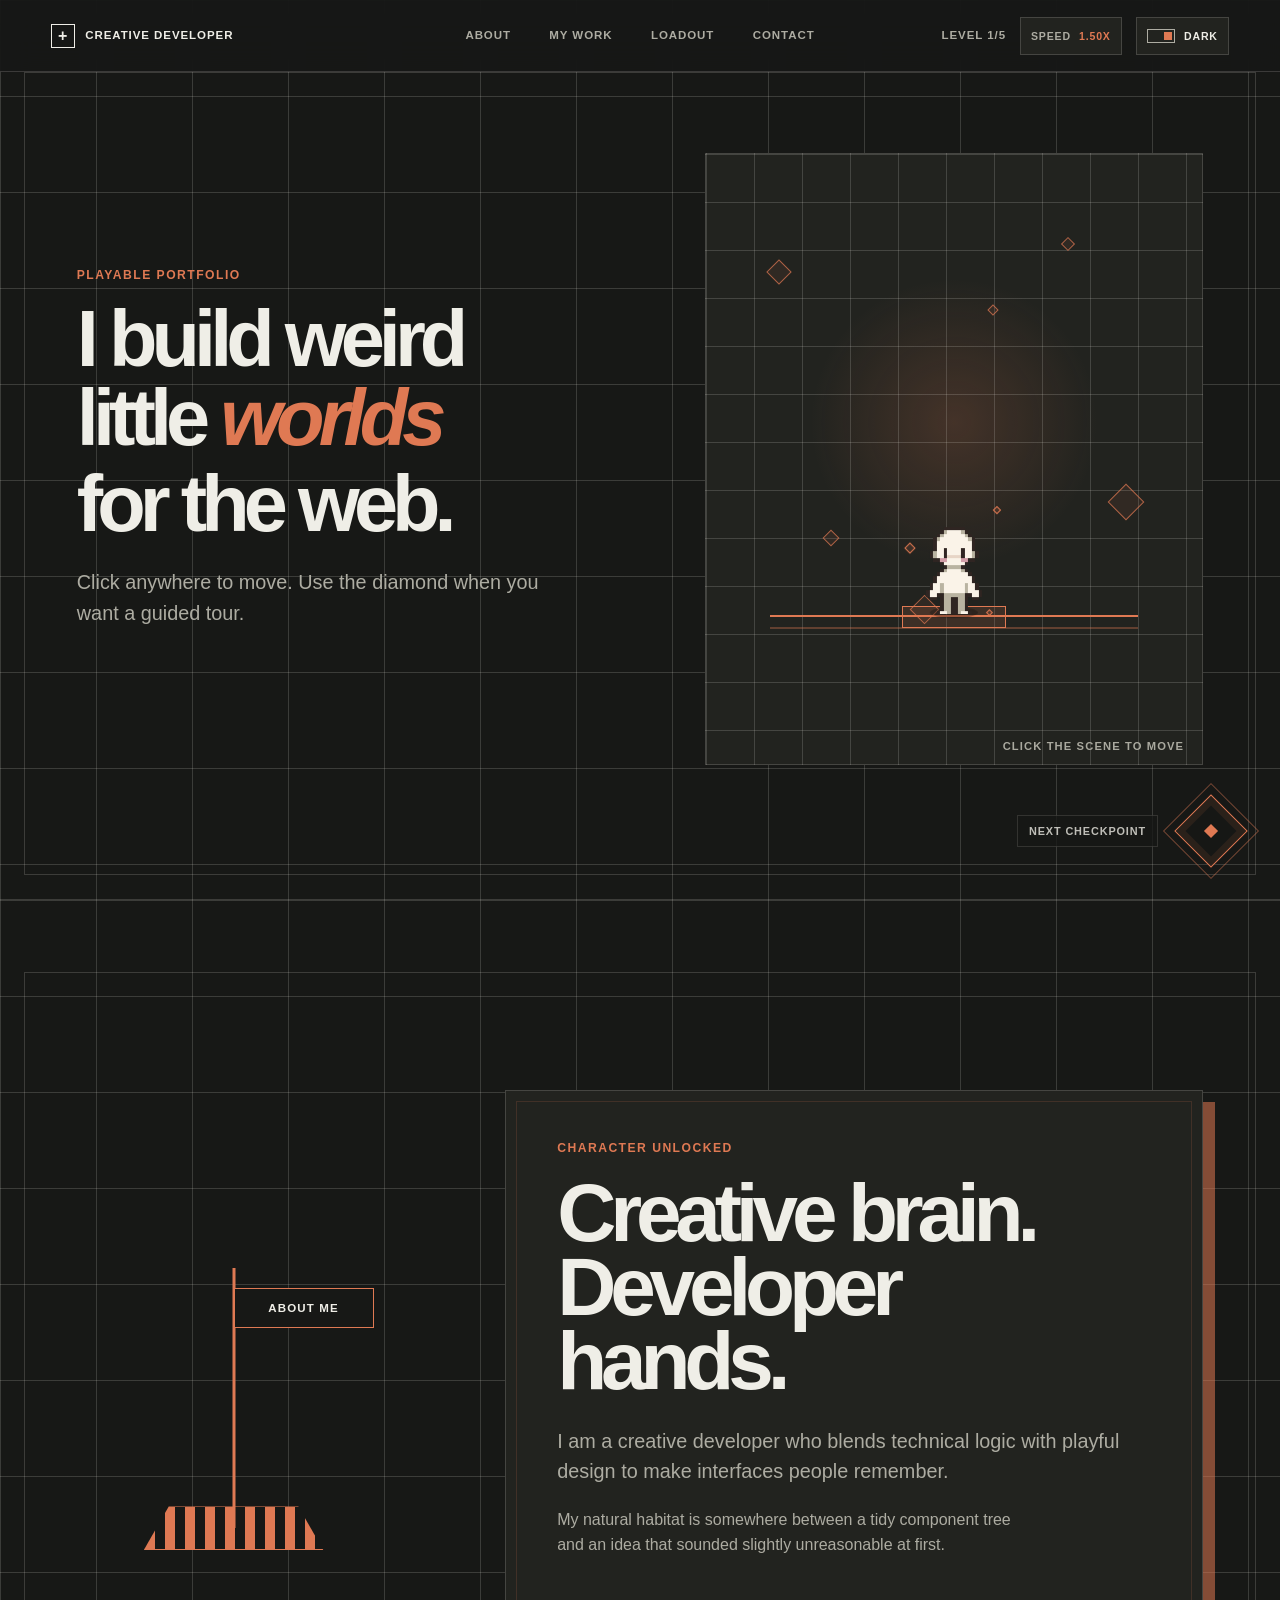
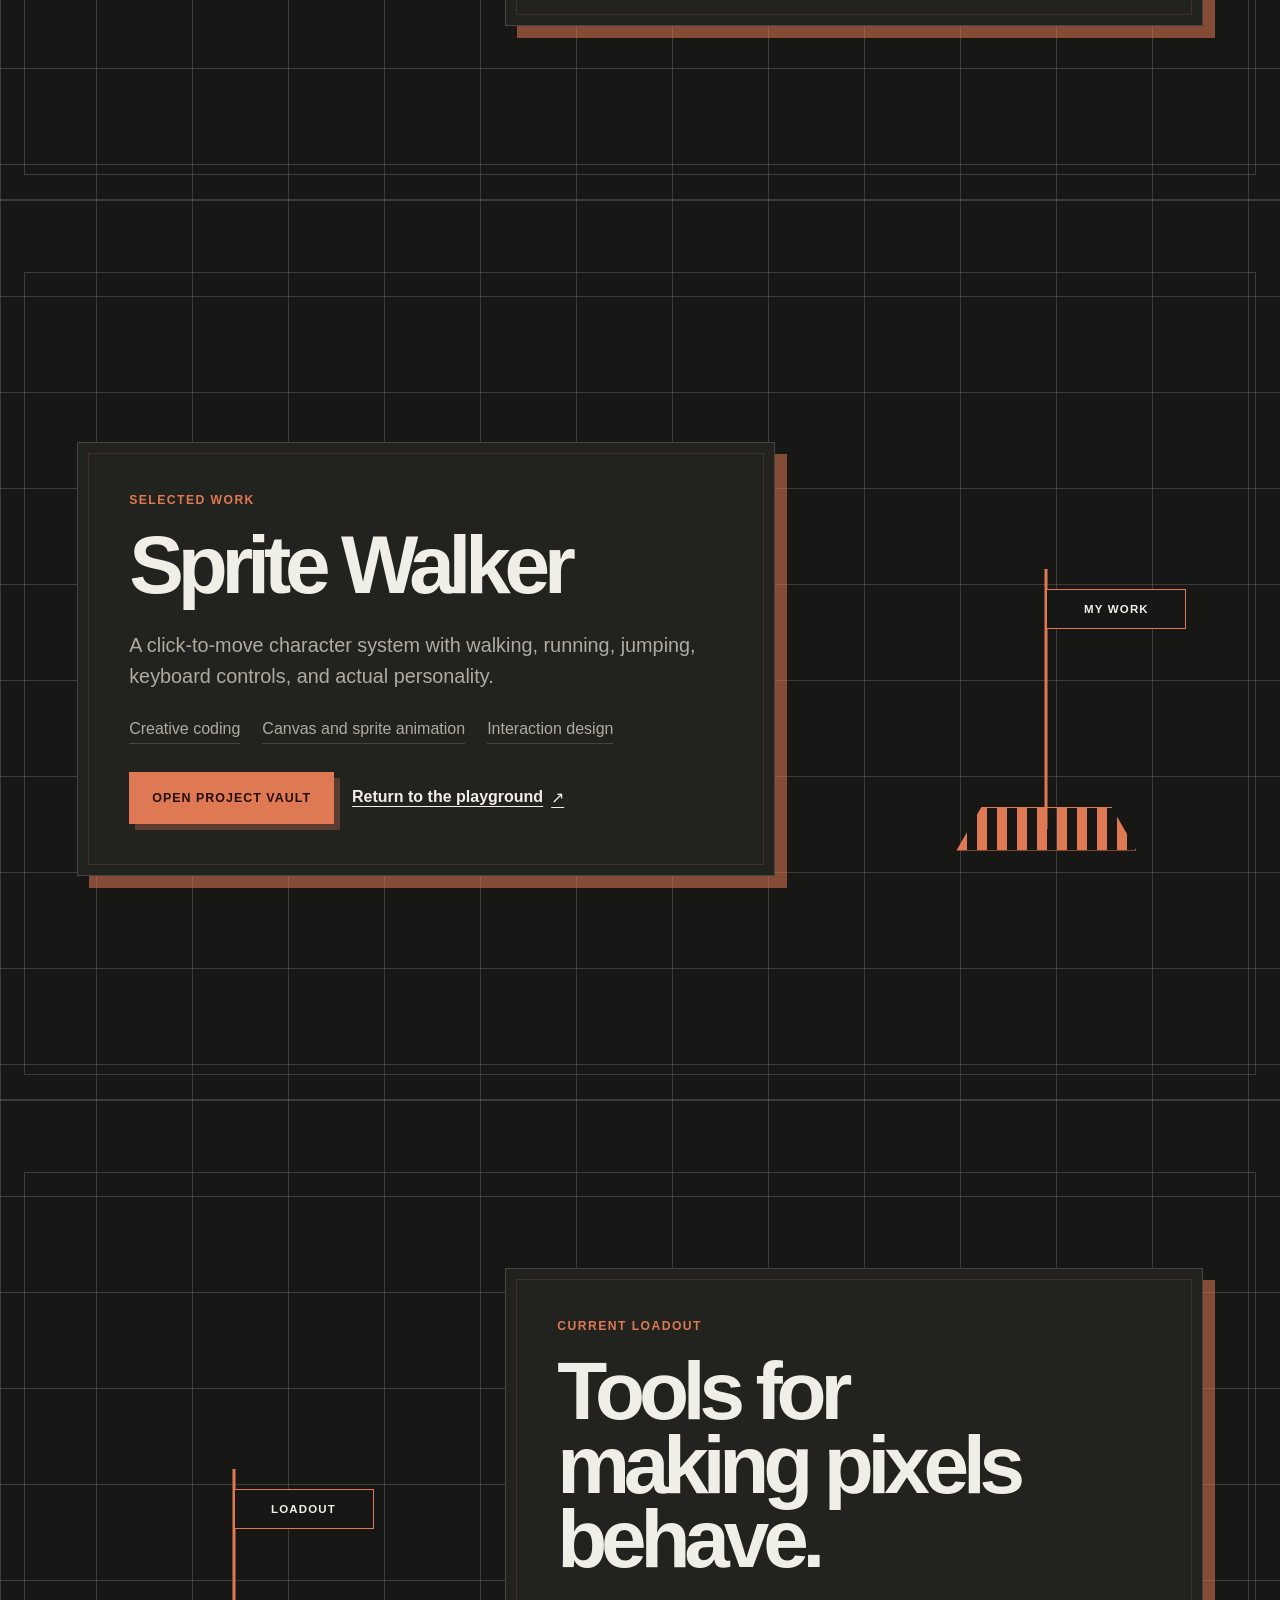
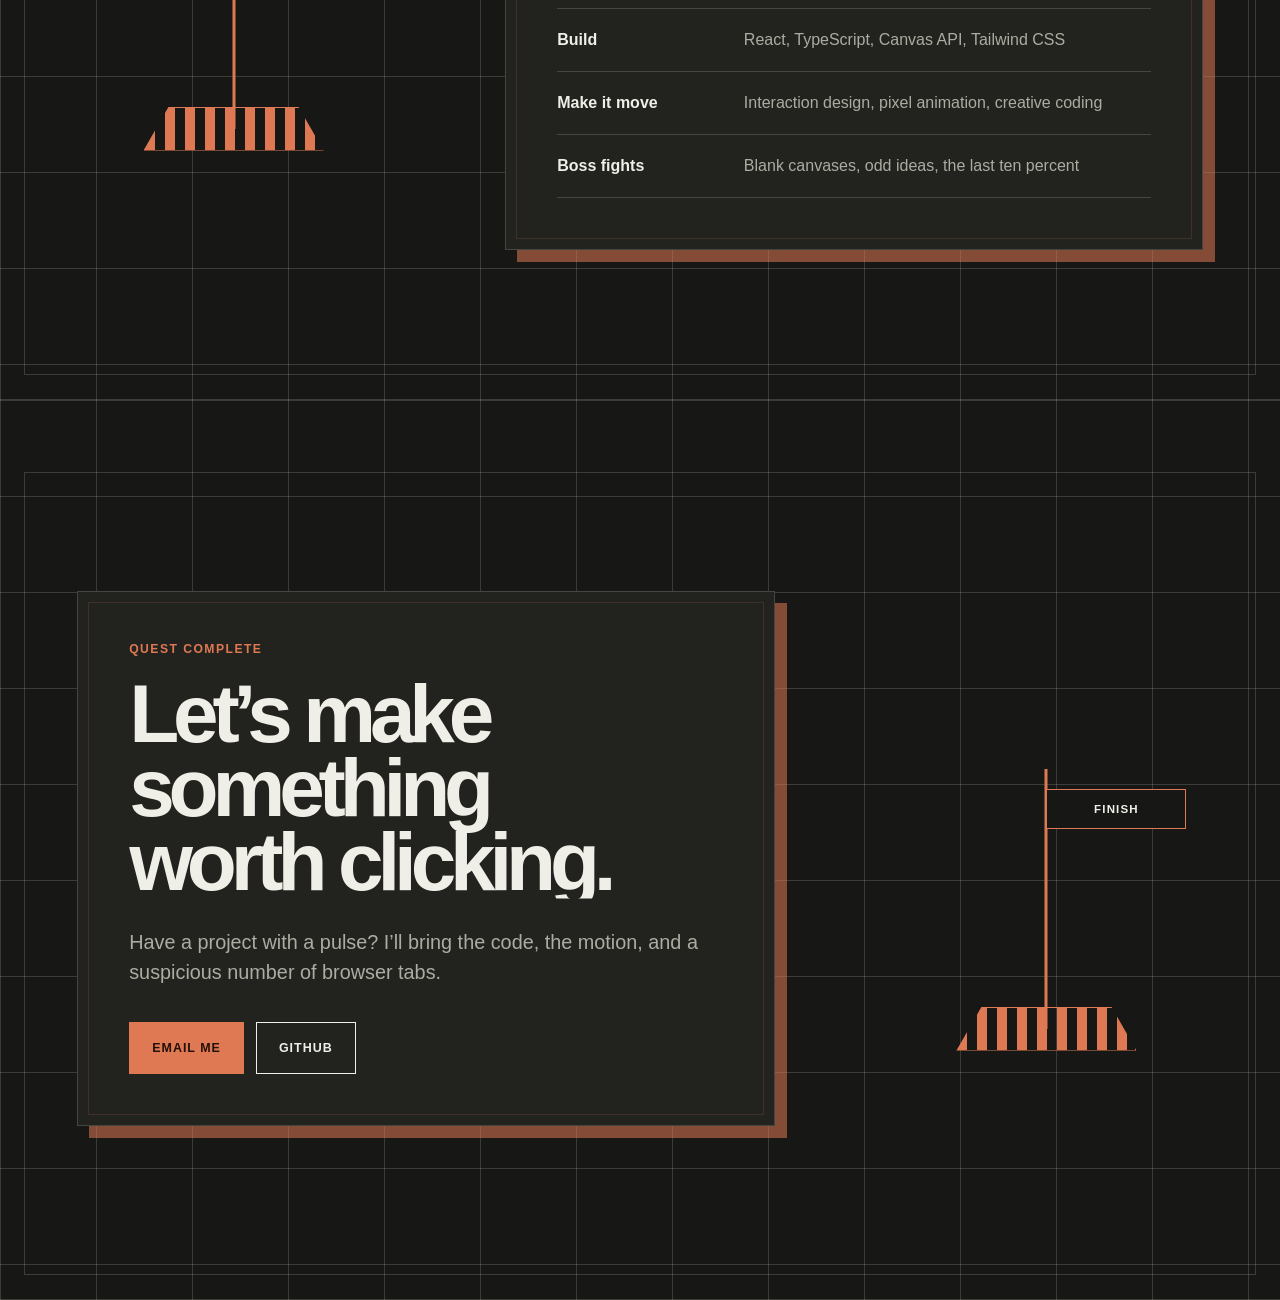
==== commit 338faa41: "Smooth mobile animations" ====
--- a/index.html
+++ b/index.html
@@ -6,8 +6,8 @@
     <meta name="description" content="A playful, game-like creative developer portfolio." />
     <meta name="theme-color" content="#171816" />
     <title>Creative Developer | Playable Portfolio</title>
-    <link rel="stylesheet" href="./styles.css?v=24" />
-    <script src="./script.js?v=24" defer></script>
+    <link rel="stylesheet" href="./styles.css?v=29" />
+    <script src="./script.js?v=25" defer></script>
   </head>
   <body>
     <a class="skip-link" href="#intro">Skip to portfolio</a>
--- a/styles.css
+++ b/styles.css
@@ -1103,35 +1103,190 @@
 
   .topbar {
     position: sticky;
-    height: 64px;
+    min-height: 72px;
+    height: auto;
     grid-template-columns: 1fr auto;
-    padding: 0 16px;
+    grid-template-areas:
+      "brand actions"
+      "nav nav";
+    gap: 12px 16px;
+    padding: 12px 16px 14px;
     background: var(--page);
     backdrop-filter: none;
   }
 
-  .brand > span:last-child,
-  .quest-nav,
+  .brand { grid-area: brand; }
+  .brand > span:last-child { display: inline; }
+
+  .quest-nav {
+    grid-area: nav;
+    display: flex;
+    gap: 8px;
+    width: calc(100vw - 32px);
+    overflow-x: auto;
+    padding: 2px 0 4px;
+    scrollbar-width: none;
+  }
+
+  .quest-nav::-webkit-scrollbar { display: none; }
+
+  .quest-nav a {
+    flex: 0 0 auto;
+    min-height: 36px;
+    display: inline-flex;
+    align-items: center;
+    padding: 0 12px;
+    border: 1px solid var(--line);
+    color: var(--muted);
+    background: var(--surface);
+    font-size: 0.66rem;
+  }
+
+  .quest-nav a::after { display: none; }
+  .quest-nav a.is-active,
+  .quest-nav a:hover {
+    color: var(--accent-ink);
+    border-color: var(--accent);
+    background: var(--accent);
+  }
+
+  .topbar-actions { grid-area: actions; gap: 8px; }
   .speed-control,
   .game-layer,
   .guide-button,
   .checkpoint-marker { display: none; }
 
+  .level-counter {
+    min-height: 38px;
+    display: inline-flex;
+    align-items: center;
+    padding: 0 10px;
+    border: 1px solid var(--line);
+    color: var(--accent);
+    background: var(--surface);
+    font-size: 0.62rem;
+  }
+
+  .theme-toggle {
+    min-width: 42px;
+    min-height: 38px;
+    justify-content: center;
+    padding: 0 9px;
+  }
+
+  .theme-toggle-label { display: none; }
+
   .stage,
   .stage-intro {
     min-height: auto;
     display: block;
-    padding: 72px 20px;
-    border-bottom: none;
-    background: var(--page);
+    padding: 64px 20px;
+    border-bottom: 1px solid var(--line);
+    background:
+      linear-gradient(var(--line) 1px, transparent 1px),
+      linear-gradient(90deg, var(--line) 1px, transparent 1px),
+      radial-gradient(circle at 88% 12%, color-mix(in srgb, var(--accent) 13%, transparent), transparent 34%),
+      var(--page);
+    background-size: 54px 54px, 54px 54px, auto, auto;
     scroll-snap-align: none;
   }
 
   .stage::after { display: none; }
-  .stage-intro { padding-top: 54px; }
-  .stage h1, .stage h2 { font-size: clamp(3rem, 15vw, 5rem); }
-  .hero-copy { margin-bottom: 40px; }
-  .hero-world { min-height: 430px; }
+  .stage-intro { padding-top: 44px; }
+
+  .stage h1,
+  .stage h2 {
+    max-width: 9.6ch;
+    margin-bottom: 20px;
+    font-size: clamp(3rem, 14.4vw, 5rem);
+    line-height: 0.92;
+  }
+
+  .kicker,
+  .panel-kicker { margin-bottom: 16px; }
+
+  .hero-lede,
+  .large-copy {
+    max-width: 34rem;
+    font-size: 1.02rem;
+    line-height: 1.58;
+  }
+
+  .hero-copy { margin-bottom: 28px; }
+
+  .hero-copy .kicker,
+  .hero-copy h1,
+  .hero-copy .hero-lede {
+    animation: mobile-soft-in 420ms cubic-bezier(0.16, 1, 0.3, 1) both;
+  }
+
+  .hero-copy .hero-lede { animation-delay: 80ms; }
+  .hero-copy:hover h1 em {
+    transform: none;
+    letter-spacing: inherit;
+  }
+
+  .ambient-diamonds span {
+    animation: mobile-diamond-breathe 5s ease-in-out infinite;
+    will-change: opacity;
+  }
+
+  .ambient-diamonds span:nth-child(n+5) { display: none; }
+
+  @keyframes mobile-soft-in {
+    from { opacity: 0; transform: translateY(10px); }
+    to { opacity: 1; transform: translateY(0); }
+  }
+
+  @keyframes mobile-diamond-breathe {
+    0%, 100% { opacity: 0.2; }
+    50% { opacity: 0.68; }
+  }
+
+  .hero-world {
+    min-height: 430px;
+    border-color: color-mix(in srgb, var(--accent) 42%, var(--line));
+    box-shadow: 8px 8px 0 color-mix(in srgb, var(--accent) 28%, transparent);
+    background-size: 42px 42px, 42px 42px, auto, auto;
+  }
+
+  .hero-world::before {
+    left: 14%;
+    right: 14%;
+    bottom: 21%;
+  }
+
+  .spawn-marker {
+    bottom: 21%;
+    width: 92px;
+    height: 18px;
+  }
+
+  .spawn-marker::before {
+    content: "";
+    position: absolute;
+    left: 50%;
+    bottom: 9px;
+    width: 56px;
+    height: 112px;
+    image-rendering: pixelated;
+    background: url('./assets/16x32 Idle-Sheet.png') 0 0 / 224px 560px no-repeat;
+    transform: translateX(-50%);
+    backface-visibility: hidden;
+    animation: idle-frames 1.05s steps(4) infinite, mobile-character-pop 360ms ease-out both;
+  }
+
+  .world-note {
+    right: 14px;
+    bottom: 12px;
+    max-width: 16ch;
+    text-align: right;
+  }
+
+  @keyframes mobile-character-pop {
+    from { opacity: 0; }
+    to { opacity: 1; }
+  }
 
   .checkpoint-layout,
   .checkpoint-right {
@@ -1142,13 +1297,60 @@
   .game-ready .checkpoint-panel,
   .game-ready .checkpoint-panel.is-revealed {
     max-width: none;
-    padding: 0;
-    border: 0;
-    background: transparent;
-    box-shadow: none;
+    padding: 28px 22px;
+    border: 1px solid var(--line);
+    background: color-mix(in srgb, var(--surface) 92%, transparent);
+    box-shadow: 7px 7px 0 color-mix(in srgb, var(--accent) 28%, transparent);
     opacity: 1;
     transform: none;
     pointer-events: auto;
+  }
+
+  .checkpoint-panel::before { opacity: 0.55; }
+  .checkpoint-panel::after { inset: 8px; }
+  .checkpoint-panel h2 { font-size: clamp(2.8rem, 13vw, 4.8rem); }
+  .checkpoint-panel > p:last-child { max-width: 36rem; }
+
+  .checkpoint-panel.is-revealed h2,
+  .checkpoint-panel.is-revealed .panel-kicker,
+  .checkpoint-panel.is-revealed > p:not(.panel-kicker),
+  .checkpoint-panel.is-revealed .project-details,
+  .checkpoint-panel.is-revealed .work-actions,
+  .checkpoint-panel.is-revealed .loadout-list,
+  .checkpoint-panel.is-revealed .contact-actions,
+  .checkpoint-panel.is-revealed .text-link {
+    animation: none;
+  }
+
+  .project-details {
+    gap: 8px;
+    margin: 22px 0;
+  }
+
+  .project-details span {
+    padding: 7px 9px;
+    border: 1px solid var(--line);
+    background: color-mix(in srgb, var(--page) 48%, transparent);
+    font-size: 0.82rem;
+  }
+
+  .work-actions,
+  .contact-actions {
+    display: grid;
+    grid-template-columns: 1fr;
+    gap: 12px;
+  }
+
+  .primary-action,
+  .secondary-action {
+    width: 100%;
+    min-height: 50px;
+    padding-inline: 16px;
+  }
+
+  .text-link {
+    justify-content: center;
+    padding: 12px 0 0;
   }
 
   .loadout-row { grid-template-columns: 1fr; gap: 8px; }
@@ -1187,8 +1389,62 @@
 }
 
 @media (max-width: 520px) {
-  .hero-world { min-height: 340px; }
-  .stage h1, .stage h2 { font-size: clamp(2.8rem, 14.5vw, 4.6rem); }
+  .topbar {
+    padding-inline: 12px;
+  }
+
+  .brand {
+    max-width: 150px;
+    gap: 8px;
+  }
+
+  .brand > span:last-child {
+    overflow: hidden;
+    text-overflow: ellipsis;
+    white-space: nowrap;
+    font-size: 0.64rem;
+  }
+
+  .quest-nav { width: calc(100vw - 24px); }
+
+  .level-counter { display: none; }
+
+  .stage,
+  .stage-intro {
+    padding: 52px 16px;
+  }
+
+  .stage-intro { padding-top: 36px; }
+
+  .hero-world {
+    min-height: 350px;
+    box-shadow: 6px 6px 0 color-mix(in srgb, var(--accent) 25%, transparent);
+  }
+
+  .spawn-marker::before {
+    transform: translateX(-50%);
+    transform-origin: 50% 100%;
+  }
+
+  .stage h1,
+  .stage h2 {
+    font-size: clamp(2.7rem, 14vw, 4.35rem);
+    letter-spacing: -0.065em;
+  }
+
+  .game-ready .checkpoint-panel,
+  .game-ready .checkpoint-panel.is-revealed {
+    padding: 24px 18px;
+    box-shadow: 5px 5px 0 color-mix(in srgb, var(--accent) 24%, transparent);
+  }
+
+  .checkpoint-panel h2 { font-size: clamp(2.45rem, 12.4vw, 4rem); }
+
+  .hero-lede,
+  .large-copy {
+    font-size: 0.98rem;
+  }
+
   .projects-main { padding-inline: 16px; }
   .project-shot { min-height: 210px; }
   .project-card-copy { padding: 24px; }
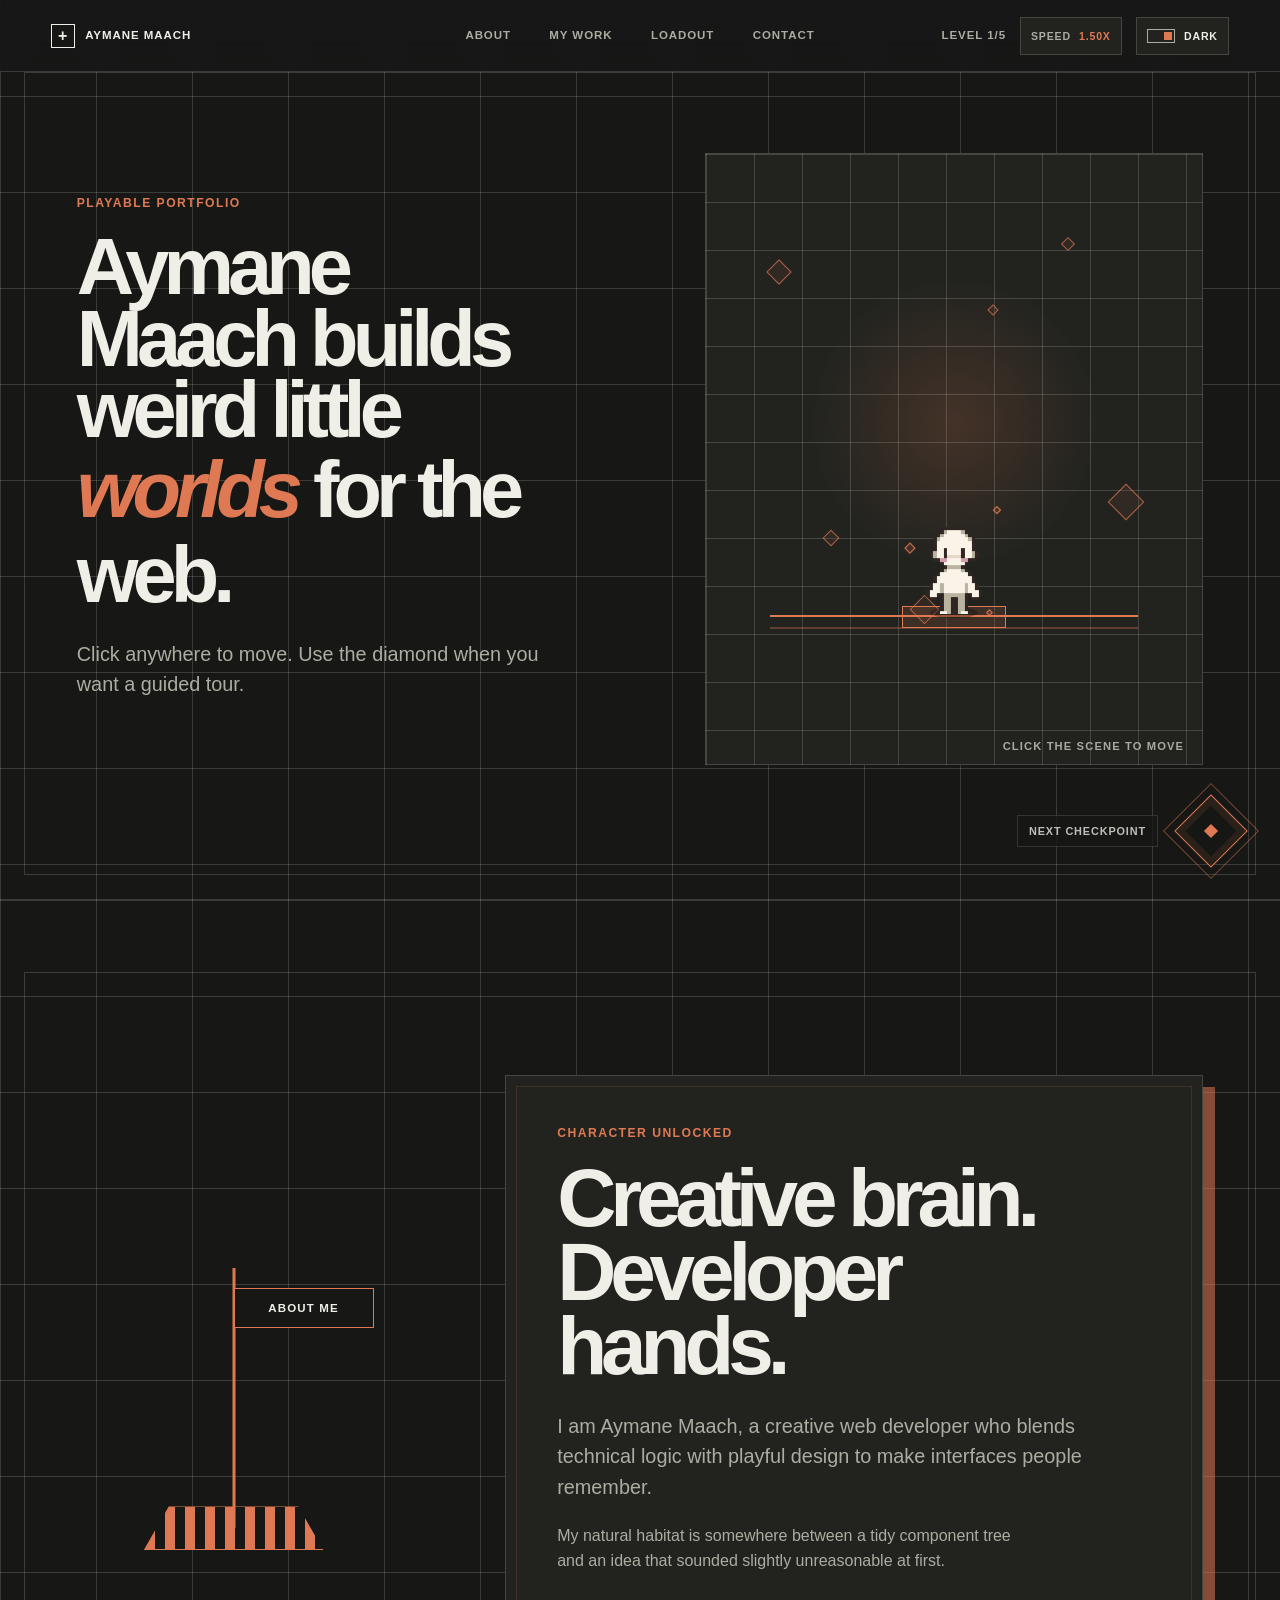
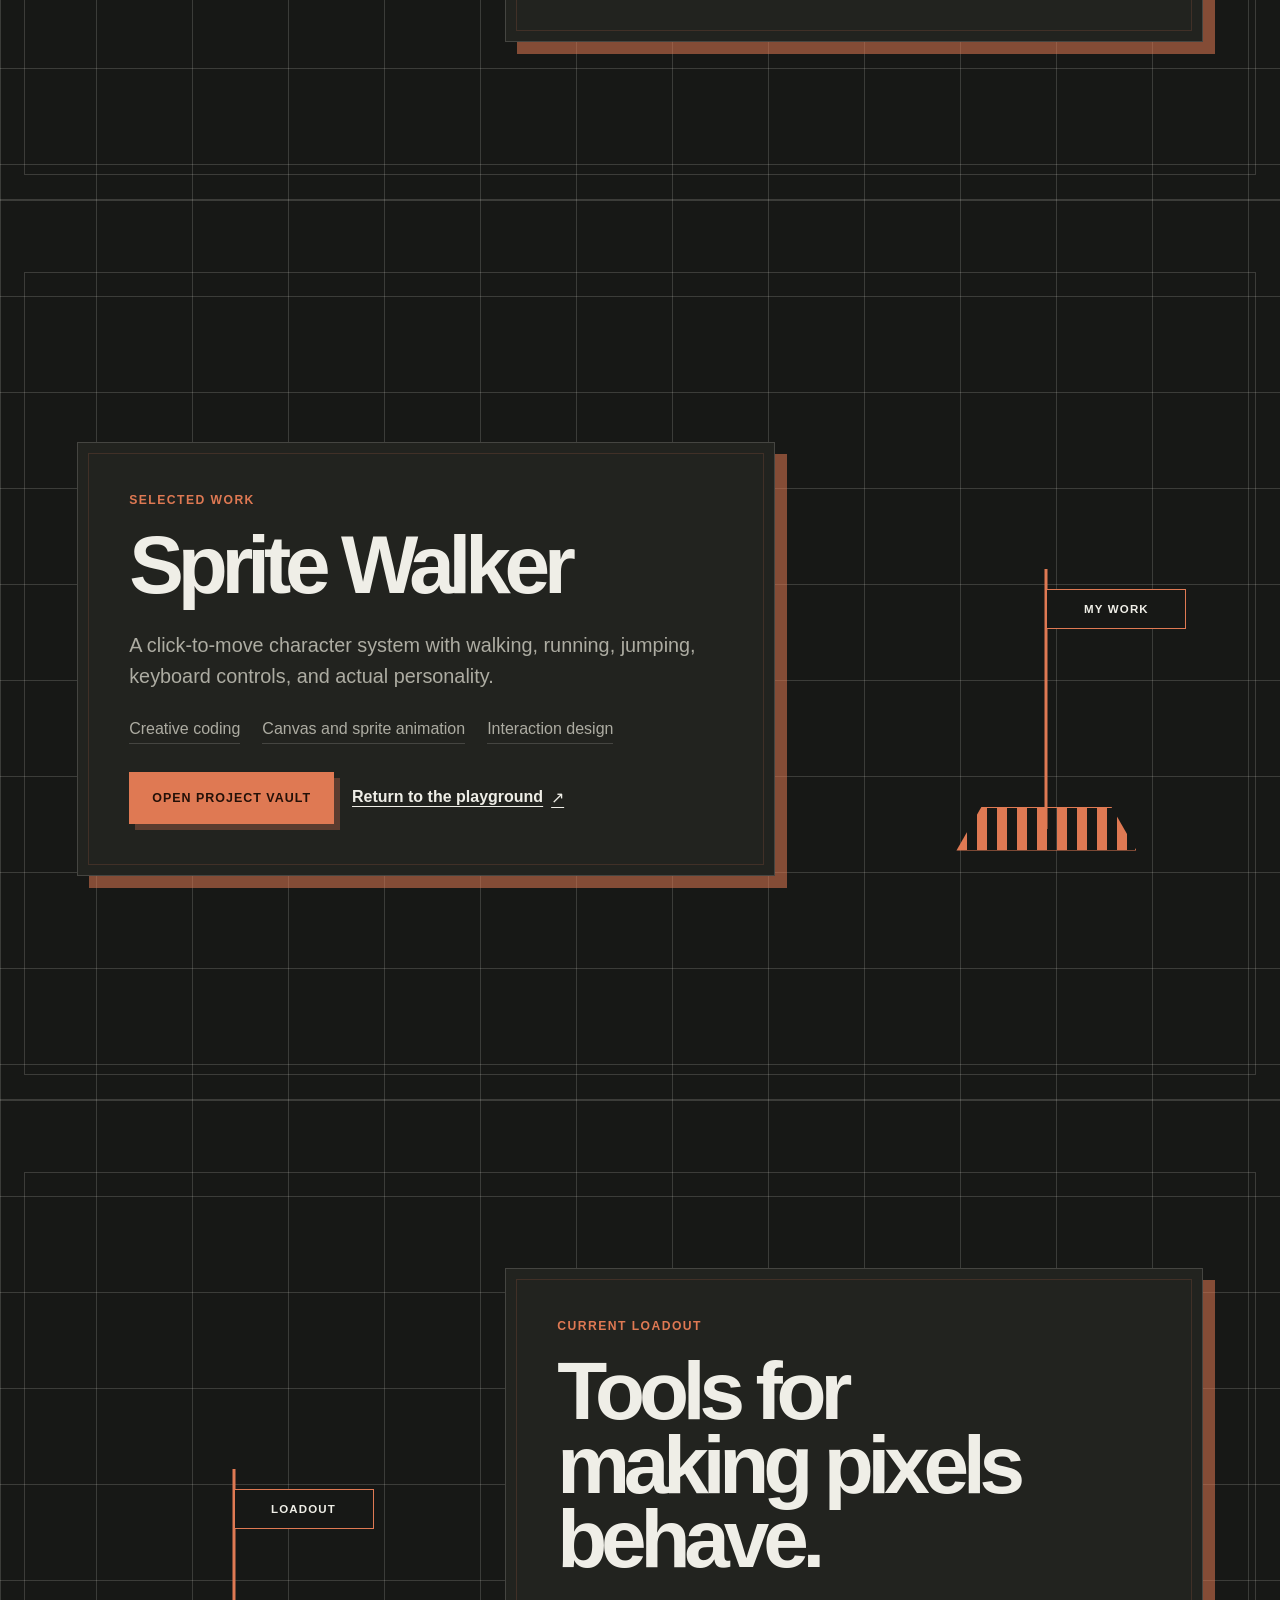
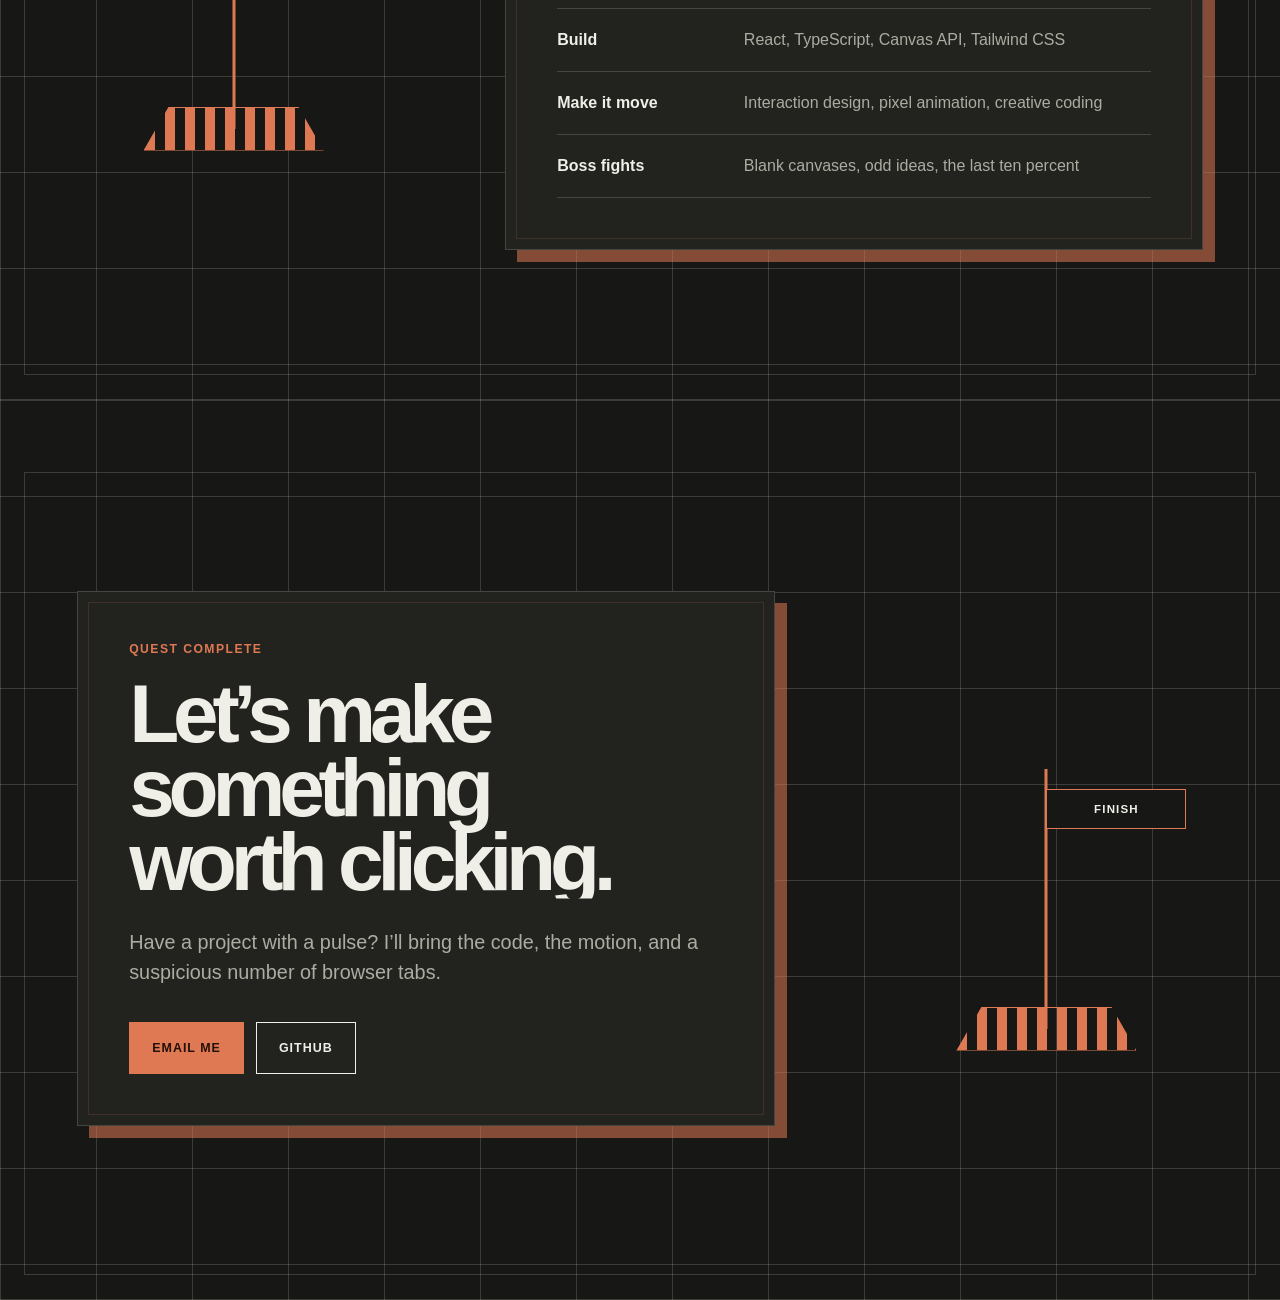
==== commit 262011fa: "Optimize portfolio SEO" ====
--- a/index.html
+++ b/index.html
@@ -3,11 +3,51 @@
   <head>
     <meta charset="UTF-8" />
     <meta name="viewport" content="width=device-width, initial-scale=1.0" />
-    <meta name="description" content="A playful, game-like creative developer portfolio." />
+    <meta name="description" content="Aymane Maach is a creative web developer building playful, responsive websites, interactive interfaces, and polished frontend experiences." />
+    <meta name="author" content="Aymane Maach" />
+    <meta name="robots" content="index, follow" />
+    <link rel="canonical" href="https://aymanemaach.me/" />
     <meta name="theme-color" content="#171816" />
-    <title>Creative Developer | Playable Portfolio</title>
+    <meta property="og:title" content="Aymane Maach | Creative Web Developer Portfolio" />
+    <meta property="og:description" content="Explore Aymane Maach's creative developer portfolio, featuring responsive websites, interactive UI work, animation, and frontend projects." />
+    <meta property="og:type" content="website" />
+    <meta property="og:url" content="https://aymanemaach.me/" />
+    <meta property="og:site_name" content="Aymane Maach Portfolio" />
+    <meta property="og:image" content="https://aymanemaach.me/assets/project-st-brigid-preview.jpg?v=2" />
+    <meta name="twitter:card" content="summary_large_image" />
+    <meta name="twitter:title" content="Aymane Maach | Creative Web Developer Portfolio" />
+    <meta name="twitter:description" content="Creative web developer portfolio by Aymane Maach: responsive websites, frontend projects, interaction design, and animation." />
+    <meta name="twitter:image" content="https://aymanemaach.me/assets/project-st-brigid-preview.jpg?v=2" />
+    <title>Aymane Maach | Creative Web Developer Portfolio</title>
     <link rel="stylesheet" href="./styles.css?v=29" />
     <script src="./script.js?v=25" defer></script>
+    <script type="application/ld+json">
+      {
+        "@context": "https://schema.org",
+        "@type": "Person",
+        "name": "Aymane Maach",
+        "url": "https://aymanemaach.me/",
+        "jobTitle": "Creative Web Developer",
+        "sameAs": [
+          "https://github.com/golbenos"
+        ],
+        "knowsAbout": [
+          "Web development",
+          "Frontend development",
+          "Responsive web design",
+          "JavaScript",
+          "React",
+          "TypeScript",
+          "CSS",
+          "Animation",
+          "Interaction design"
+        ],
+        "mainEntityOfPage": {
+          "@type": "WebPage",
+          "@id": "https://aymanemaach.me/"
+        }
+      }
+    </script>
   </head>
   <body>
     <a class="skip-link" href="#intro">Skip to portfolio</a>
@@ -15,7 +55,7 @@
     <header class="topbar">
       <a class="brand" href="#intro" aria-label="Back to start">
         <span class="brand-mark" aria-hidden="true">+</span>
-        <span>Creative Developer</span>
+        <span>Aymane Maach</span>
       </a>
 
       <nav class="quest-nav" aria-label="Portfolio sections">
@@ -46,7 +86,7 @@
       <section class="stage stage-intro" id="intro" data-stage="1">
         <div class="hero-copy">
           <p class="kicker">Playable portfolio</p>
-          <h1>I build weird little <em>worlds</em> for the web.</h1>
+          <h1>Aymane Maach builds weird little <em>worlds</em> for the web.</h1>
           <p class="hero-lede">Click anywhere to move. Use the diamond when you want a guided tour.</p>
         </div>
 
@@ -70,7 +110,7 @@
           <article class="checkpoint-panel">
             <p class="panel-kicker">Character unlocked</p>
             <h2>Creative brain.<br />Developer hands.</h2>
-            <p class="large-copy">I am a creative developer who blends technical logic with playful design to make interfaces people remember.</p>
+            <p class="large-copy">I am Aymane Maach, a creative web developer who blends technical logic with playful design to make interfaces people remember.</p>
             <p>My natural habitat is somewhere between a tidy component tree and an idea that sounded slightly unreasonable at first.</p>
           </article>
         </div>
@@ -138,7 +178,7 @@
             <p class="large-copy">Have a project with a pulse? I’ll bring the code, the motion, and a suspicious number of browser tabs.</p>
             <div class="contact-actions">
               <a class="primary-action" href="mailto:your@email.com">Email me</a>
-              <a class="secondary-action" href="https://github.com/your-handle" target="_blank" rel="noreferrer">GitHub</a>
+              <a class="secondary-action" href="https://github.com/golbenos" target="_blank" rel="noreferrer">GitHub</a>
             </div>
           </article>
 
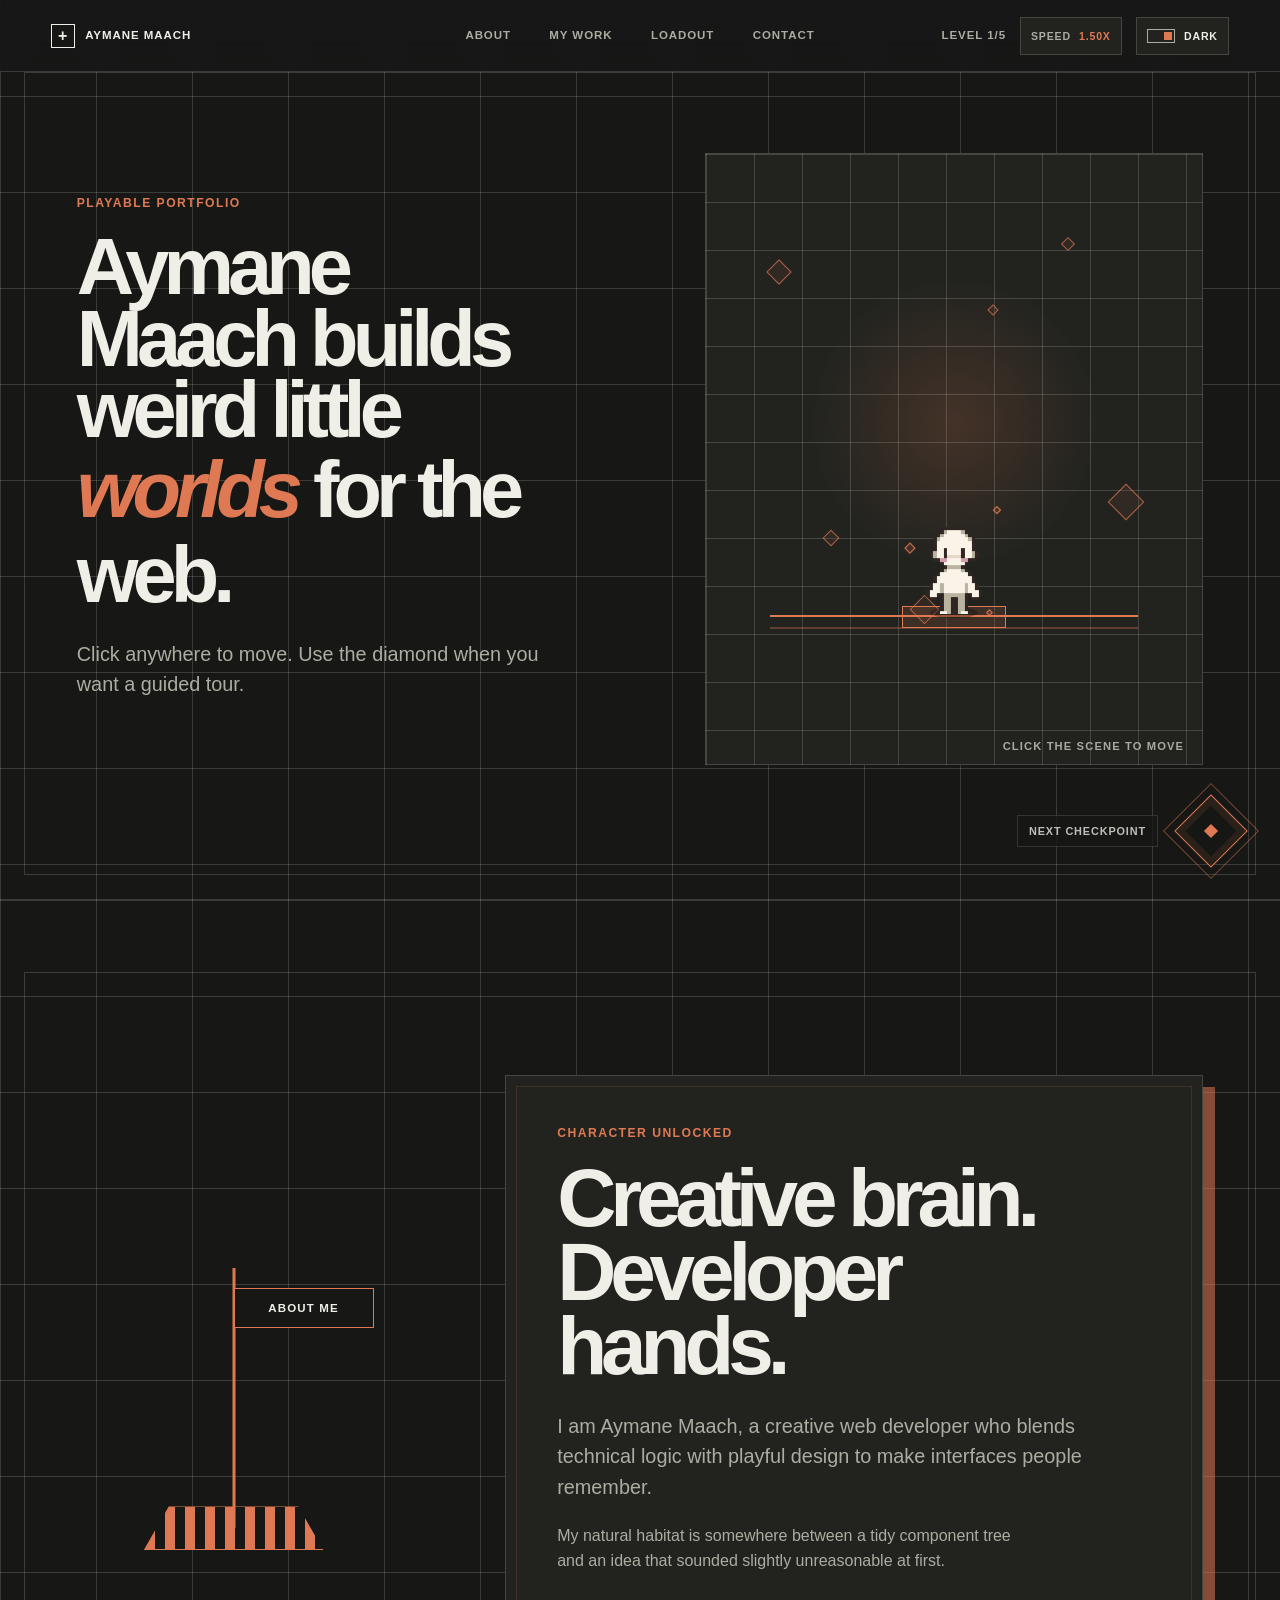
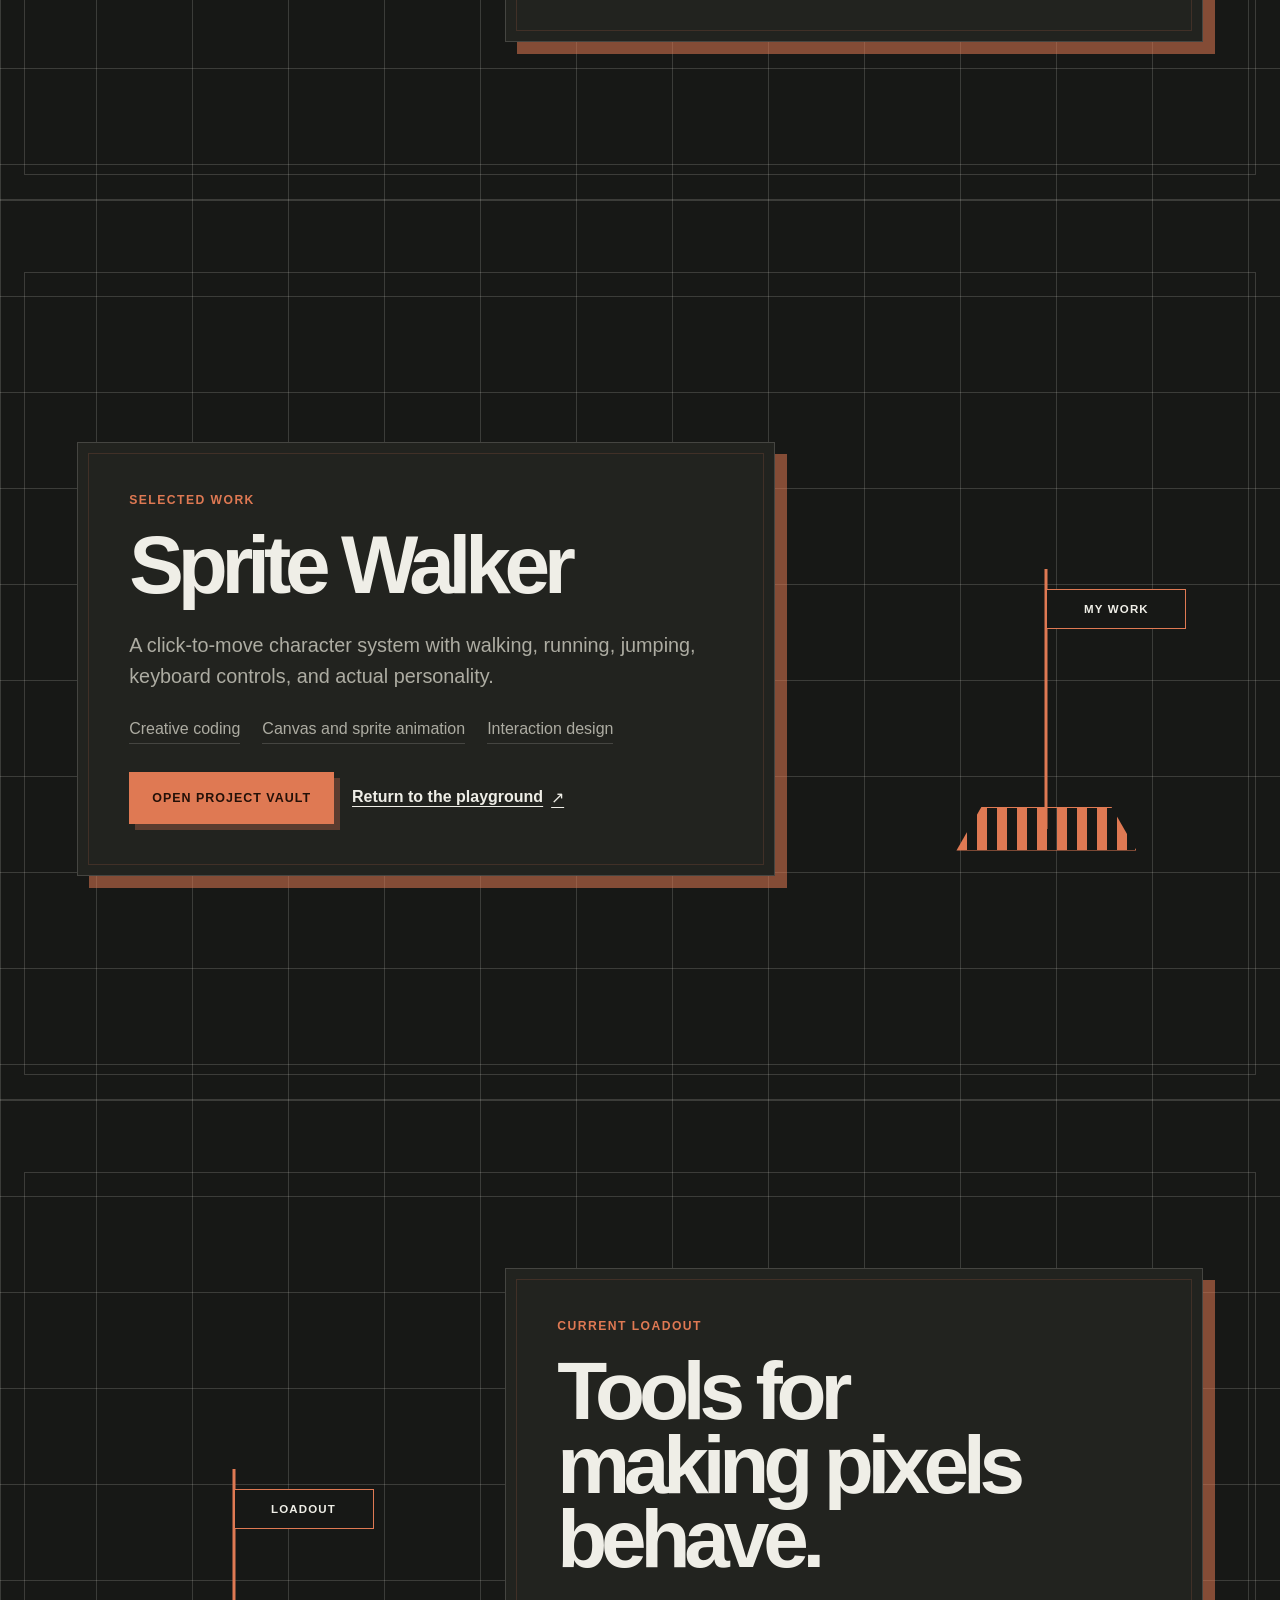
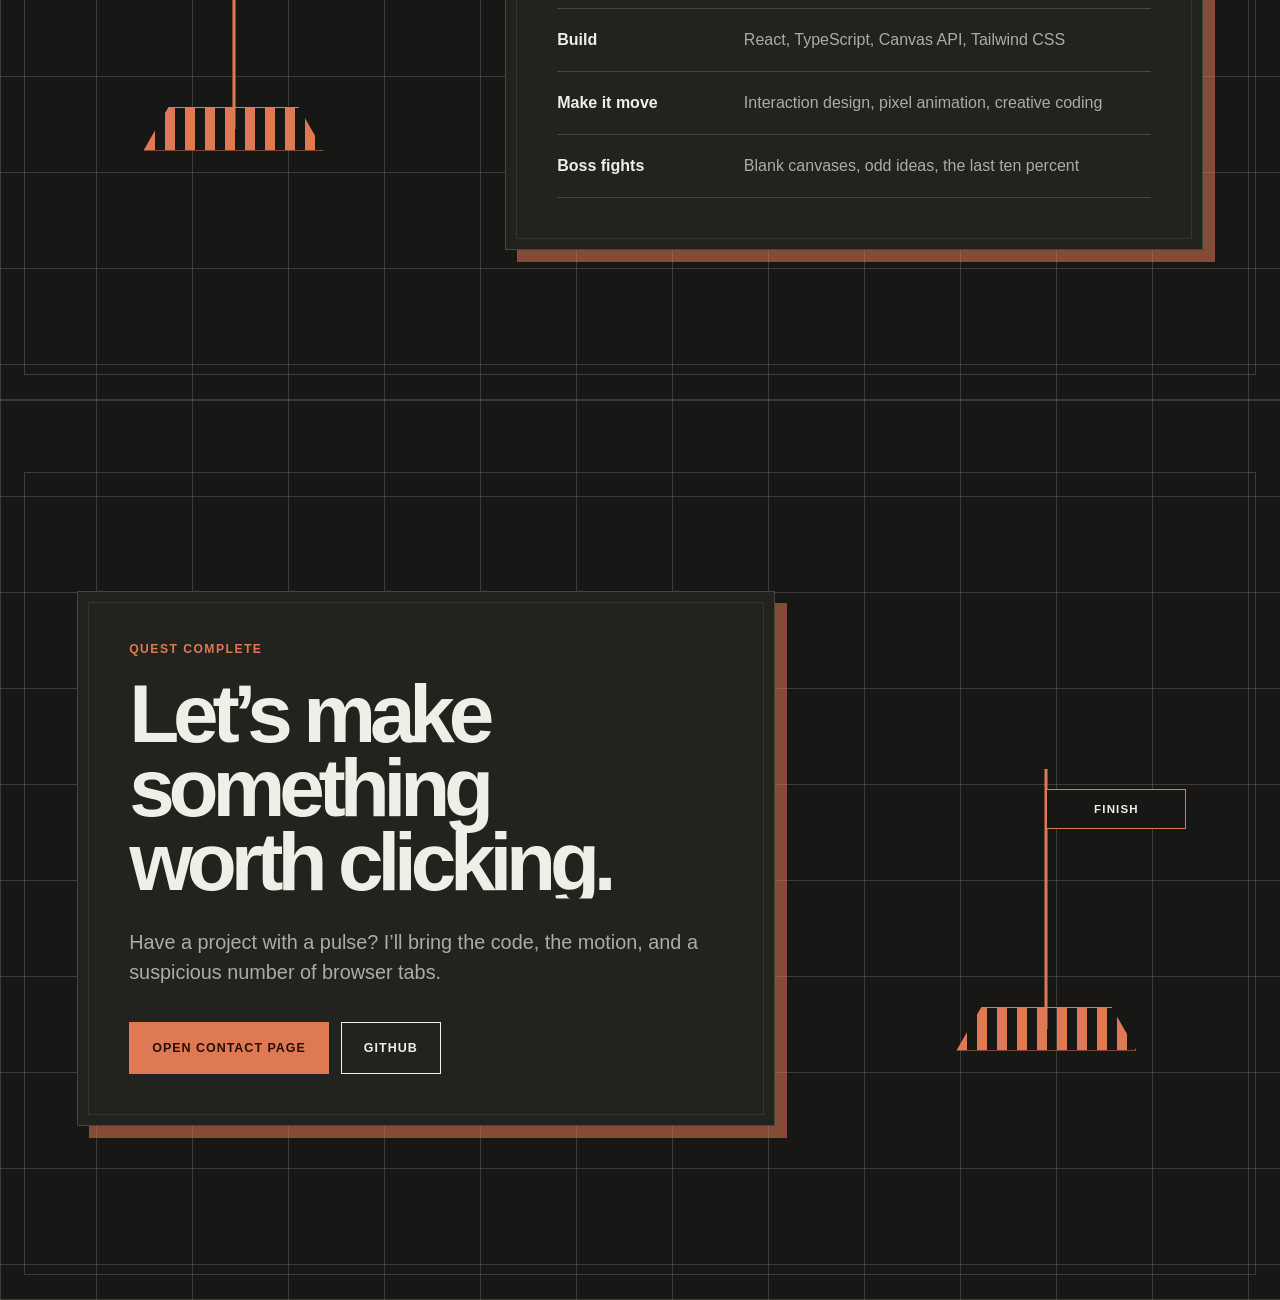
==== commit e49b1c14: "Add contact page" ====
--- a/index.html
+++ b/index.html
@@ -19,7 +19,7 @@
     <meta name="twitter:description" content="Creative web developer portfolio by Aymane Maach: responsive websites, frontend projects, interaction design, and animation." />
     <meta name="twitter:image" content="https://aymanemaach.me/assets/project-st-brigid-preview.jpg?v=2" />
     <title>Aymane Maach | Creative Web Developer Portfolio</title>
-    <link rel="stylesheet" href="./styles.css?v=29" />
+    <link rel="stylesheet" href="./styles.css?v=30" />
     <script src="./script.js?v=25" defer></script>
     <script type="application/ld+json">
       {
@@ -62,7 +62,7 @@
         <a href="#about">About</a>
         <a href="#work">My Work</a>
         <a href="#skills">Loadout</a>
-        <a href="#contact">Contact</a>
+        <a href="./contact.html">Contact</a>
       </nav>
 
       <div class="topbar-actions">
@@ -177,7 +177,7 @@
             <h2>Let’s make something worth clicking.</h2>
             <p class="large-copy">Have a project with a pulse? I’ll bring the code, the motion, and a suspicious number of browser tabs.</p>
             <div class="contact-actions">
-              <a class="primary-action" href="mailto:your@email.com">Email me</a>
+              <a class="primary-action" href="./contact.html">Open Contact Page</a>
               <a class="secondary-action" href="https://github.com/golbenos" target="_blank" rel="noreferrer">GitHub</a>
             </div>
           </article>
--- a/styles.css
+++ b/styles.css
@@ -843,6 +843,172 @@
   max-width: 52ch;
   color: var(--muted);
   line-height: 1.6;
+}
+
+.contact-main {
+  display: grid;
+  gap: clamp(28px, 5vw, 64px);
+}
+
+.contact-hero {
+  position: relative;
+  width: min(1180px, 100%);
+  min-height: min(48dvh, 520px);
+  display: grid;
+  grid-template-columns: minmax(0, 1fr) minmax(280px, 360px);
+  align-items: center;
+  gap: clamp(24px, 5vw, 72px);
+  margin: 0 auto;
+  padding: clamp(38px, 6vw, 74px) 0;
+}
+
+.contact-hero h1 {
+  max-width: 11ch;
+  margin: 0 0 26px;
+  font-size: clamp(3.2rem, 8vw, 8.4rem);
+  font-weight: 900;
+  letter-spacing: -0.075em;
+  line-height: 0.88;
+  animation: hero-title-in 900ms 80ms cubic-bezier(0.16, 1, 0.3, 1) both;
+}
+
+.contact-side-panel,
+.contact-form,
+.contact-form-copy {
+  position: relative;
+  border: 1px solid var(--line);
+  background: color-mix(in srgb, var(--surface) 88%, transparent);
+  box-shadow: 8px 8px 0 color-mix(in srgb, var(--accent) 26%, transparent);
+}
+
+.contact-side-panel {
+  padding: clamp(22px, 3vw, 34px);
+  align-self: end;
+}
+
+.contact-side-panel ul {
+  display: grid;
+  gap: 12px;
+  margin: 18px 0 28px;
+  padding: 0;
+  list-style: none;
+}
+
+.contact-side-panel li {
+  padding: 11px 0;
+  border-bottom: 1px solid var(--line);
+  color: var(--muted);
+}
+
+.contact-form-section {
+  width: min(1180px, 100%);
+  display: grid;
+  grid-template-columns: minmax(260px, 0.72fr) minmax(0, 1.28fr);
+  gap: 22px;
+  margin: 0 auto;
+}
+
+.contact-form-copy,
+.contact-form {
+  padding: clamp(24px, 4vw, 42px);
+}
+
+.contact-form-copy h2 {
+  max-width: 9ch;
+  margin: 0 0 20px;
+  font-size: clamp(2.8rem, 6vw, 6.2rem);
+  font-weight: 900;
+  letter-spacing: -0.07em;
+  line-height: 0.9;
+}
+
+.contact-form-copy p:last-child {
+  max-width: 34ch;
+  margin: 0;
+  color: var(--muted);
+  line-height: 1.6;
+}
+
+.contact-form {
+  display: grid;
+  gap: 18px;
+}
+
+.field-grid {
+  display: grid;
+  grid-template-columns: repeat(2, minmax(0, 1fr));
+  gap: 16px;
+}
+
+.contact-form label {
+  display: grid;
+  gap: 9px;
+}
+
+.contact-form label span {
+  color: var(--ink);
+  font-size: 0.72rem;
+  font-weight: 900;
+  letter-spacing: 0.08em;
+  text-transform: uppercase;
+}
+
+.contact-form input,
+.contact-form select,
+.contact-form textarea {
+  width: 100%;
+  border: 1px solid var(--line);
+  border-radius: 0;
+  color: var(--ink);
+  background: color-mix(in srgb, var(--page) 72%, var(--surface));
+  font: inherit;
+  font-size: 1rem;
+}
+
+.contact-form input,
+.contact-form select {
+  min-height: 54px;
+  padding: 0 15px;
+}
+
+.contact-form textarea {
+  resize: vertical;
+  min-height: 180px;
+  padding: 15px;
+  line-height: 1.55;
+}
+
+.contact-form input::placeholder,
+.contact-form textarea::placeholder {
+  color: color-mix(in srgb, var(--muted) 72%, transparent);
+}
+
+.contact-form input:focus,
+.contact-form select:focus,
+.contact-form textarea:focus {
+  outline: 3px solid var(--accent);
+  outline-offset: 2px;
+  border-color: var(--accent);
+}
+
+.contact-form-actions {
+  display: flex;
+  align-items: center;
+  gap: 16px;
+  flex-wrap: wrap;
+  margin-top: 4px;
+}
+
+.contact-form button {
+  cursor: pointer;
+}
+
+.form-note {
+  max-width: 42ch;
+  margin: 0;
+  color: var(--muted);
+  font-size: 0.92rem;
+  line-height: 1.5;
 }
 
 @keyframes project-card-in {
@@ -1370,7 +1536,10 @@
   }
   .projects-grid,
   .project-card,
-  .project-card-large {
+  .project-card-large,
+  .contact-hero,
+  .contact-form-section,
+  .field-grid {
     display: grid;
     grid-template-columns: 1fr;
   }
@@ -1386,6 +1555,23 @@
     border-bottom: 1px solid var(--line);
   }
   .project-card-copy h2 { font-size: clamp(2.6rem, 13vw, 4.6rem); }
+  .contact-hero {
+    min-height: auto;
+    padding: 58px 0 12px;
+  }
+  .contact-hero h1 {
+    max-width: 9.8ch;
+    font-size: clamp(3rem, 15vw, 5.4rem);
+  }
+  .contact-side-panel,
+  .contact-form,
+  .contact-form-copy {
+    box-shadow: 7px 7px 0 color-mix(in srgb, var(--accent) 24%, transparent);
+  }
+  .contact-form-actions {
+    display: grid;
+    grid-template-columns: 1fr;
+  }
 }
 
 @media (max-width: 520px) {
@@ -1448,6 +1634,14 @@
   .projects-main { padding-inline: 16px; }
   .project-shot { min-height: 210px; }
   .project-card-copy { padding: 24px; }
+  .contact-form,
+  .contact-form-copy,
+  .contact-side-panel {
+    padding: 22px;
+  }
+  .contact-form-copy h2 {
+    font-size: clamp(2.45rem, 12.4vw, 4rem);
+  }
 }
 
 @media (prefers-reduced-motion: reduce) {
